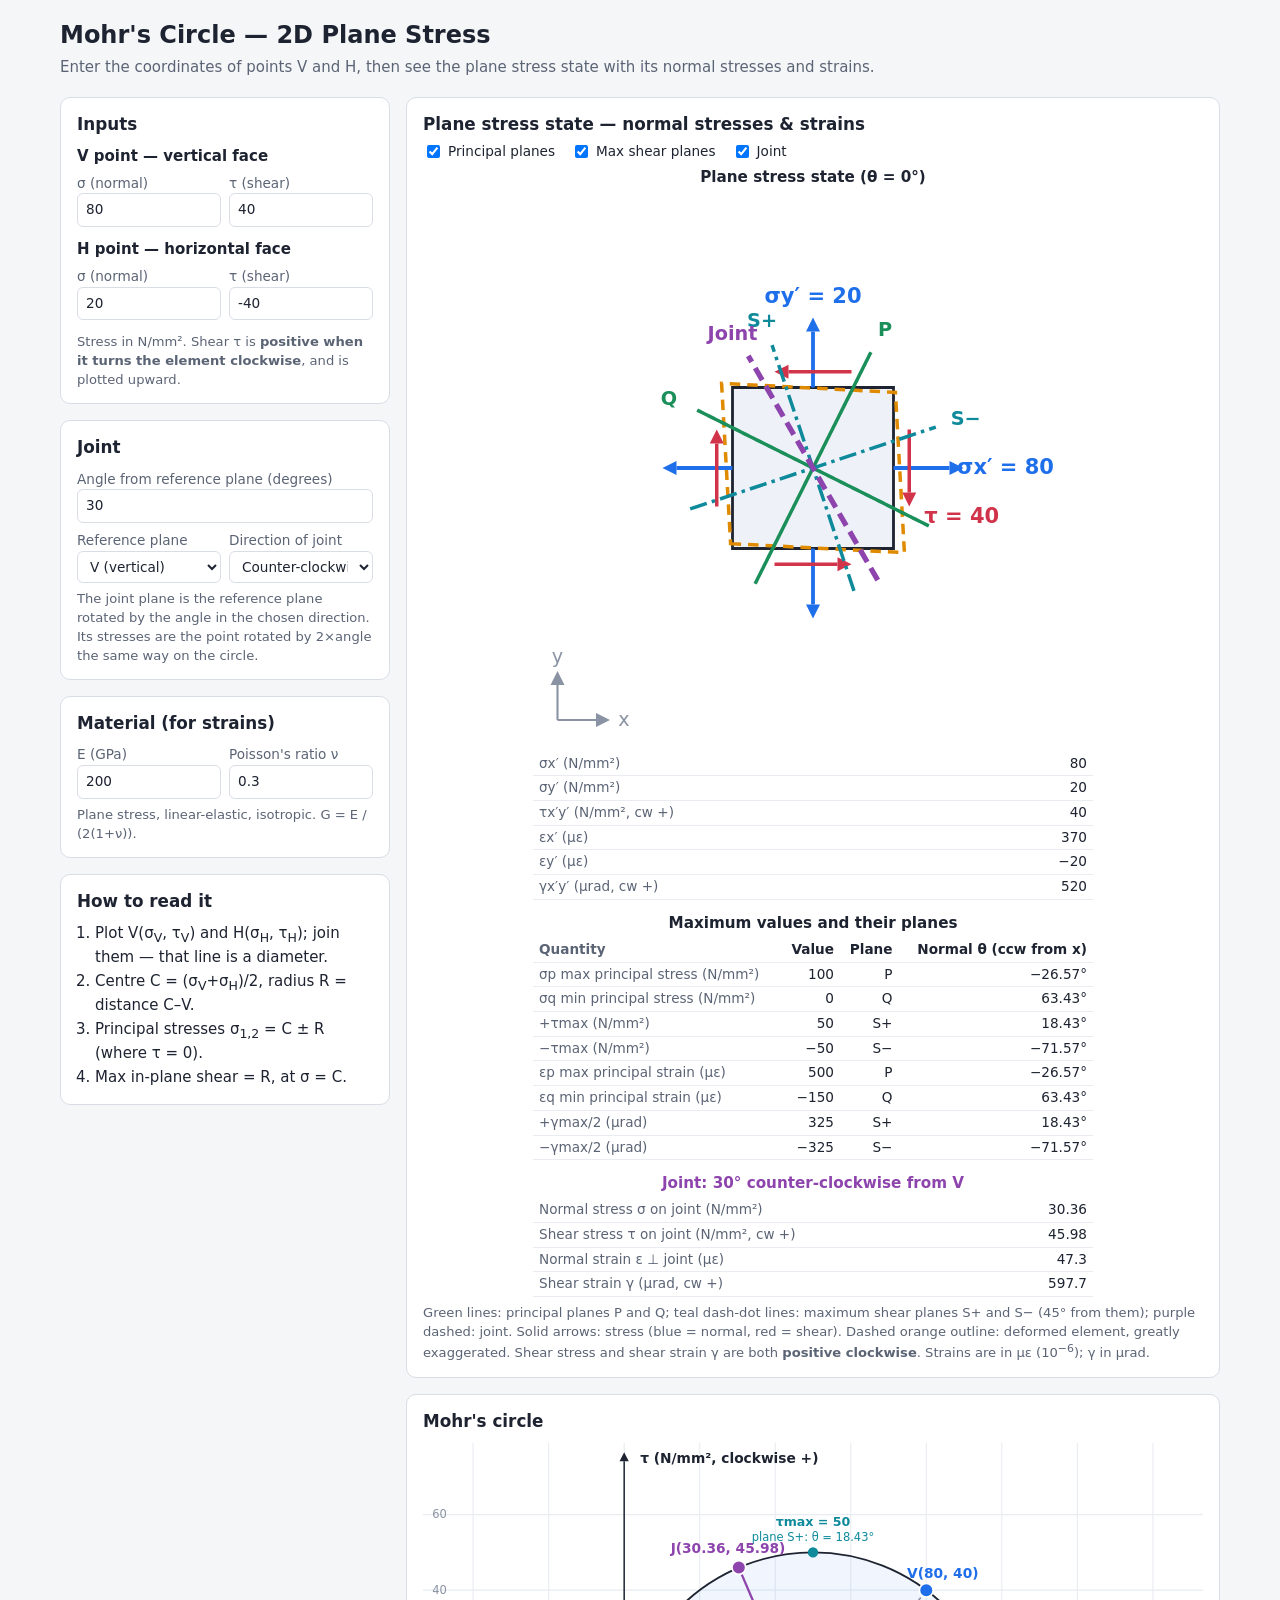
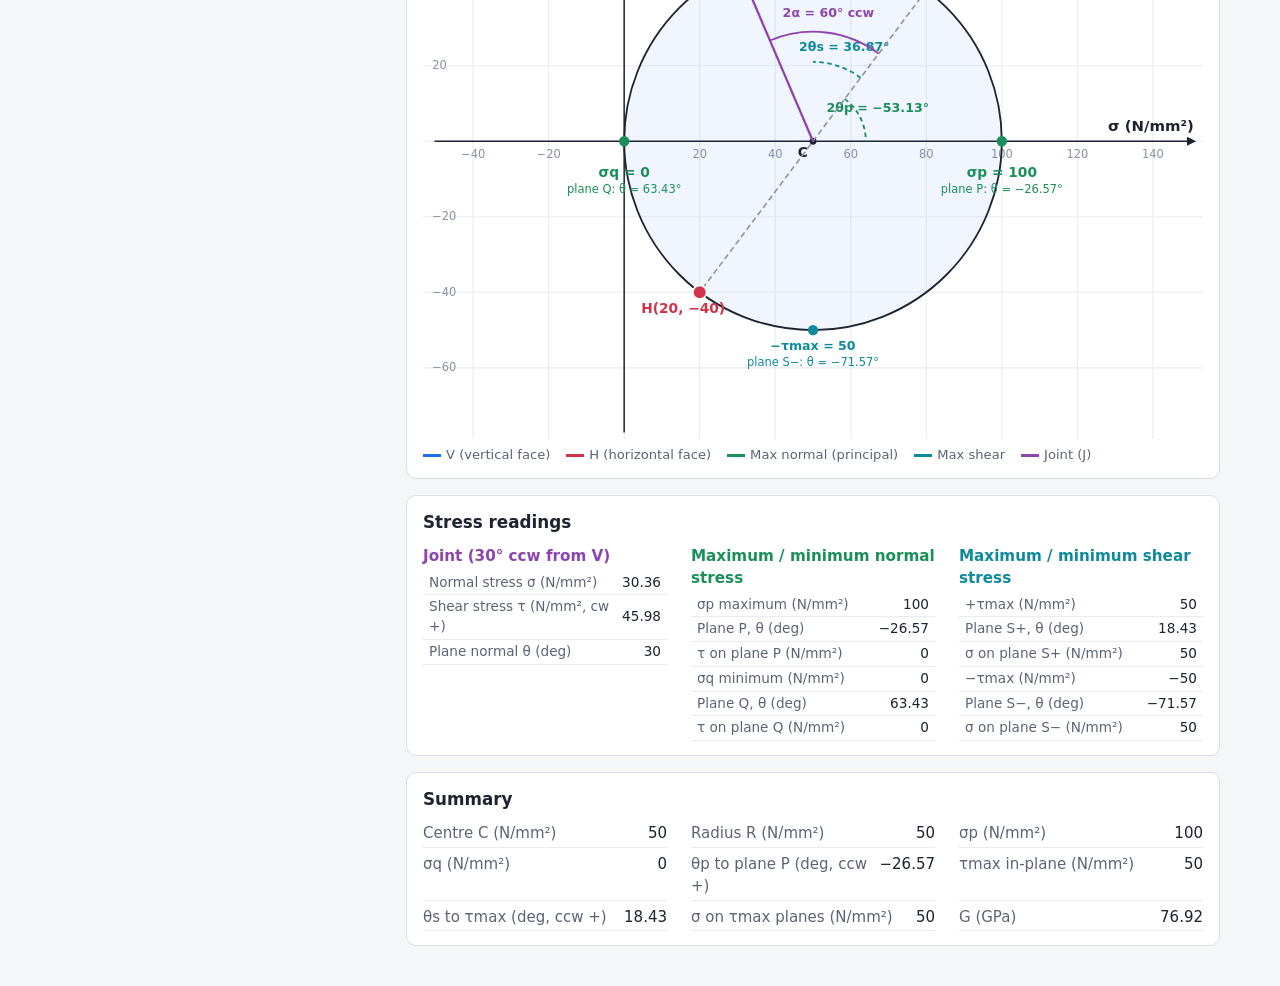
==== index.html @ 1646aade "Use N/mm² for stress units Co-Authored-By: Claude Sonnet 5.5 <noreply@anthropic.com> Claude-Session:" ====
<!DOCTYPE html>
<html lang="en">
<head>
<meta charset="utf-8">
<meta name="viewport" content="width=device-width, initial-scale=1">
<title>Mohr's Circle for Plane Stress</title>
<style>
  :root {
    --bg: #f5f6f8; --card: #fff; --ink: #1d2330; --mute: #5b6475; --line: #d9dde5;
    --blue: #1f6feb; --red: #d1344a; --green: #1a8f5a; --orange: #e08a00; --grid: #e9ecf1;
  }
  * { box-sizing: border-box; }
  body { margin: 0; background: var(--bg); color: var(--ink);
         font: 15px/1.45 system-ui, -apple-system, "Segoe UI", Roboto, sans-serif; }
  header { padding: 18px 20px 6px; max-width: 1200px; margin: 0 auto; }
  h1 { font-size: 1.5rem; margin: 0 0 4px; }
  h2 { font-size: 1.05rem; margin: 0 0 10px; }
  .sub { color: var(--mute); margin: 0; }
  main { max-width: 1200px; margin: 0 auto; padding: 12px 20px 40px;
         display: grid; grid-template-columns: 330px 1fr; gap: 16px; align-items: start; }
  @media (max-width: 900px) { main { grid-template-columns: 1fr; } }
  .card { background: var(--card); border: 1px solid var(--line); border-radius: 10px; padding: 14px 16px; }
  .stack > .card + .card { margin-top: 16px; }
  fieldset { border: 0; padding: 0; margin: 0 0 12px; }
  legend { font-weight: 600; padding: 0; margin-bottom: 6px; }
  .row { display: grid; grid-template-columns: 1fr 1fr; gap: 8px; }
  label { display: block; font-size: .85rem; color: var(--mute); }
  .reads { display: grid; grid-template-columns: repeat(auto-fit, minmax(240px, 1fr)); gap: 12px 24px; }
  .reads h3 { margin: 0 0 2px; font-size: .95rem; }
  .toggles { display: flex; flex-wrap: wrap; gap: 4px 16px; margin: -4px 0 4px; }
  .toggles label { display: inline-flex; gap: 5px; align-items: center; color: var(--ink); }
  select { width: 100%; padding: 6px 8px; font: inherit; border: 1px solid var(--line); border-radius: 6px; background: #fff; color: var(--ink); }
  input[type=number] { width: 100%; padding: 6px 8px; font: inherit; border: 1px solid var(--line);
                       border-radius: 6px; background: #fff; color: var(--ink); }
  input[type=number]:focus { outline: 2px solid var(--blue); outline-offset: -1px; }
  input[type=range] { width: 100%; }
  .warn { background: #fff4e0; border: 1px solid #f0c978; color: #7a4d00; border-radius: 6px;
          padding: 6px 8px; font-size: .85rem; margin: 6px 0 0; display: none; }
  .warn button { margin-left: 6px; }
  button { font: inherit; font-size: .85rem; padding: 4px 10px; border-radius: 6px; cursor: pointer;
           border: 1px solid var(--line); background: #fff; }
  button:hover { border-color: var(--blue); }
  .hint { font-size: .82rem; color: var(--mute); margin: 6px 0 0; }
  svg { display: block; width: 100%; height: auto; }
  .elements { max-width: 560px; margin: 0 auto; }
  .el h3 { margin: 0; font-size: .95rem; text-align: center; }
  table { border-collapse: collapse; width: 100%; font-size: .85rem; margin-top: 4px; }
  td, th { padding: 2px 6px; border-bottom: 1px solid var(--grid); text-align: right; }
  td:first-child, th:first-child { text-align: left; color: var(--mute); }
  .res { display: grid; grid-template-columns: repeat(auto-fit, minmax(230px, 1fr)); gap: 4px 24px; }
  .res div { display: flex; justify-content: space-between; border-bottom: 1px solid var(--grid); padding: 2px 0; }
  .res span:first-child { color: var(--mute); }
  .legend { display: flex; flex-wrap: wrap; gap: 4px 16px; font-size: .82rem; color: var(--mute); margin-top: 6px; }
  .sw { display: inline-block; width: 18px; height: 0; border-top: 3px solid; vertical-align: middle; margin-right: 5px; }
  ol { padding-left: 1.2em; margin: 4px 0 0; }
  li { margin: 2px 0; }
</style>
</head>
<body>
<header>
  <h1>Mohr's Circle &mdash; 2D Plane Stress</h1>
  <p class="sub">Enter the coordinates of points V and H, then see the plane stress state with its normal stresses and strains.</p>
</header>

<main>
  <div class="stack">
    <section class="card">
      <h2>Inputs</h2>
      <fieldset>
        <legend>V point &mdash; vertical face</legend>
        <div class="row">
          <label>&sigma; (normal)<input type="number" id="vs" value="80" step="any"></label>
          <label>&tau; (shear)<input type="number" id="vt" value="40" step="any"></label>
        </div>
      </fieldset>
      <fieldset>
        <legend>H point &mdash; horizontal face</legend>
        <div class="row">
          <label>&sigma; (normal)<input type="number" id="hs" value="20" step="any"></label>
          <label>&tau; (shear)<input type="number" id="ht" value="-40" step="any"></label>
        </div>
      </fieldset>
      <div class="warn" id="warn">
        Shear on V and H must be equal in size and opposite in sign (&tau;<sub>H</sub> = &minus;&tau;<sub>V</sub>).
        The average is being used.
        <button id="fix" type="button">Set H = &minus;V</button>
      </div>
      <p class="hint">Stress in N/mm². Shear &tau; is <b>positive when it turns the element clockwise</b>, and is plotted upward.</p>
    </section>

    <section class="card">
      <h2>Joint</h2>
      <label>Angle from reference plane (degrees)
        <input type="number" id="ja" value="30" min="0" max="180" step="any">
      </label>
      <div class="row" style="margin-top:8px">
        <label>Reference plane
          <select id="jr"><option value="V">V (vertical)</option><option value="H">H (horizontal)</option></select>
        </label>
        <label>Direction of joint
          <select id="jd"><option value="ccw">Counter-clockwise</option><option value="cw">Clockwise</option></select>
        </label>
      </div>
      <p class="hint">The joint plane is the reference plane rotated by the angle in the chosen direction. Its stresses are the point rotated by 2&times;angle the same way on the circle.</p>
    </section>

    <section class="card">
      <h2>Material (for strains)</h2>
      <div class="row">
        <label>E (GPa)<input type="number" id="E" value="200" min="0" step="any"></label>
        <label>Poisson's ratio &nu;<input type="number" id="nu" value="0.3" step="any"></label>
      </div>
      <p class="hint">Plane stress, linear-elastic, isotropic. G = E / (2(1+&nu;)).</p>
    </section>

    <section class="card">
      <h2>How to read it</h2>
      <ol>
        <li>Plot V(&sigma;<sub>V</sub>, &tau;<sub>V</sub>) and H(&sigma;<sub>H</sub>, &tau;<sub>H</sub>); join them &mdash; that line is a diameter.</li>
        <li>Centre C = (&sigma;<sub>V</sub>+&sigma;<sub>H</sub>)/2, radius R = distance C&ndash;V.</li>
        <li>Principal stresses &sigma;<sub>1,2</sub> = C &plusmn; R (where &tau; = 0).</li>
        <li>Max in-plane shear = R, at &sigma; = C.</li>
      </ol>
    </section>
  </div>

  <div class="stack">
    <section class="card">
      <h2>Plane stress state &mdash; normal stresses &amp; strains</h2>
      <div class="toggles">
        <label><input type="checkbox" id="tp" checked> Principal planes</label>
        <label><input type="checkbox" id="ts" checked> Max shear planes</label>
        <label><input type="checkbox" id="tj" checked> Joint</label>
      </div>
      <div class="elements" id="elements"></div>
      <p class="hint">Green lines: principal planes P and Q; teal dash-dot lines: maximum shear planes S+ and S− (45° from them); purple dashed: joint. Solid arrows: stress (blue = normal, red = shear). Dashed orange outline: deformed element,
        greatly exaggerated. Shear stress and shear strain &gamma; are both <b>positive clockwise</b>.
        Strains are in &micro;&epsilon; (10<sup>&minus;6</sup>); &gamma; in &micro;rad.</p>
    </section>

    <section class="card">
      <h2>Mohr's circle</h2>
      <svg id="mohr" viewBox="0 0 680 520" role="img" aria-label="Mohr's circle"></svg>
      <div class="legend">
        <span><span class="sw" style="border-color:var(--blue)"></span>V (vertical face)</span>
        <span><span class="sw" style="border-color:var(--red)"></span>H (horizontal face)</span>
        <span><span class="sw" style="border-color:var(--green)"></span>Max normal (principal)</span>
        <span><span class="sw" style="border-color:#0e8a9b"></span>Max shear</span>
        <span><span class="sw" style="border-color:#8e44ad"></span>Joint (J)</span>
      </div>
    </section>

    <section class="card">
      <h2>Stress readings</h2>
      <div class="reads" id="readings"></div>
    </section>

    <section class="card">
      <h2>Summary</h2>
      <div class="res" id="summary"></div>
    </section>
  </div>
</main>

<script>
const $ = id => document.getElementById(id);
const D2R = Math.PI / 180;
const NS = 'http://www.w3.org/2000/svg';

function num(id) { const v = parseFloat($(id).value); return isFinite(v) ? v : 0; }
function fmt(x, d = 2) {
  if (Math.abs(x) < 5e-10) x = 0;
  return (+x.toFixed(d)).toString().replace('-', '−');
}
function esc(s) { return String(s).replace(/&/g, '&amp;').replace(/</g, '&lt;'); }

/* ---------- model ---------- */
function model() {
  const sx = num('vs'), sy = num('hs');
  const tV = num('vt'), tH = num('ht');
  const t = (tV - tH) / 2;                         // shear on vertical face, clockwise +
  const E = Math.max(num('E'), 1e-9), nu = num('nu');
  const c = (sx + sy) / 2, d = (sx - sy) / 2;
  const R = Math.hypot(d, t), phi = Math.atan2(t, d);
  const Ek = E * 1000;                              // N/mm²
  const G = Ek / (2 * (1 + nu));
  const ex = (sx - nu * sy) / Ek, ey = (sy - nu * sx) / Ek, g = t / G;
  const ec = (ex + ey) / 2, de = (ex - ey) / 2;
  const Re = Math.hypot(de, g / 2), phie = Math.atan2(g / 2, de);
  const thP = -phi / 2 / D2R;                       // principal angle, deg (ccw +)
  return { sx, sy, t, tV, tH, E, nu, G, c, R, phi, ex, ey, g, ec, Re, phie,
           ez: -nu * (sx + sy) / Ek, thP, thS: thP + 45 };
}
function stateAt(m, deg) {
  const a = m.phi + 2 * deg * D2R, ae = m.phie + 2 * deg * D2R;
  return { deg, sx: m.c + m.R * Math.cos(a), sy: m.c - m.R * Math.cos(a), t: m.R * Math.sin(a),
           ex: m.ec + m.Re * Math.cos(ae), ey: m.ec - m.Re * Math.cos(ae), g: 2 * m.Re * Math.sin(ae) };
}

function joint(m) {
  const alpha = Math.max(0, Math.min(180, num('ja')));
  const ref = $('jr').value, sgn = $('jd').value === 'cw' ? -1 : 1;
  const nAng = (ref === 'V' ? 0 : 90) + sgn * alpha;      // normal of joint plane, deg ccw from x
  const a0 = m.phi + (ref === 'V' ? 0 : Math.PI);
  return { alpha, ref, sgn, nAng, a0, a1: a0 + sgn * 2 * alpha * D2R, st: stateAt(m, nAng) };
}

/* ---------- svg helpers ---------- */
const el = (tag, attrs, inner) =>
  `<${tag} ${Object.entries(attrs).map(([k, v]) => `${k}="${v}"`).join(' ')}>${inner ?? ''}</${tag}>`;
const line = (x1, y1, x2, y2, stroke, w = 1, extra = '') =>
  `<line x1="${x1}" y1="${y1}" x2="${x2}" y2="${y2}" stroke="${stroke}" stroke-width="${w}" ${extra}/>`;
const text = (x, y, s, o = {}) =>
  `<text x="${x}" y="${y}" font-size="${o.size || 12}" fill="${o.fill || '#1d2330'}" text-anchor="${o.anchor || 'middle'}"
     dominant-baseline="${o.base || 'middle'}" ${o.bold ? 'font-weight="600"' : ''}>${s}</text>`;
function arrow(x1, y1, x2, y2, color, w = 2.2) {
  const dx = x2 - x1, dy = y2 - y1, L = Math.hypot(dx, dy) || 1, ux = dx / L, uy = dy / L, hl = 8, hw = 4;
  const bx = x2 - ux * hl, by = y2 - uy * hl;
  return line(x1, y1, bx, by, color, w) +
    `<polygon points="${x2},${y2} ${bx - uy * hw},${by + ux * hw} ${bx + uy * hw},${by - ux * hw}" fill="${color}"/>`;
}
function niceStep(raw) {
  const p = Math.pow(10, Math.floor(Math.log10(raw))), f = raw / p;
  return (f < 1.5 ? 1 : f < 3.5 ? 2 : f < 7.5 ? 5 : 10) * p;
}

/* ---------- Mohr circle ---------- */
const normPlane = a => { while (a > 90) a -= 180; while (a <= -90) a += 180; return a; };

function drawCircle(id, q) {
  const svg = $(id);
  const W = Math.max(300, Math.min(680, Math.round(svg.getBoundingClientRect().width) || 680));
  const H = Math.round(Math.min(520, W * 0.95)), mg = W < 500 ? 30 : 46;
  svg.setAttribute('viewBox', `0 0 ${W} ${H}`);
  const { c, R, phi } = q;
  const pad = 0.28 * Math.max(R, 1);
  let xlo = c - R - pad, xhi = c + R + pad;
  if (Math.abs(c) <= 3 * R + 1) { xlo = Math.min(xlo, -pad); xhi = Math.max(xhi, pad); }
  const yr = Math.max(R, 1) * 1.3;
  const k = Math.min((W - 2 * mg) / (xhi - xlo), (H - 2 * mg) / (2 * yr));
  const ox = W / 2 - k * (xlo + xhi) / 2, oy = H / 2;
  const X = v => ox + v * k, Y = t => oy - t * k;
  const green = '#1a8f5a', teal = '#0e8a9b', purple = '#8e44ad';

  let o = '';
  const step = niceStep((xhi - xlo) / 8);
  for (let v = Math.ceil((-ox / k) / step) * step; X(v) <= W; v += step) {
    o += line(X(v), 0, X(v), H, '#e9ecf1');
    if (Math.abs(v) > step / 1e3) o += text(X(v), oy + 12, fmt(v, 6), { size: 10, fill: '#8a93a3' });
  }
  for (let t = Math.ceil(((oy - H) / k) / step) * step; Y(t) >= 0; t += step) {
    o += line(0, Y(t), W, Y(t), '#e9ecf1');
    if (Math.abs(t) > step / 1e3) o += text(8, Y(t), fmt(t, 6), { size: 10, fill: '#8a93a3', anchor: 'start' });
  }
  o += arrow(10, oy, W - 6, oy, '#1d2330', 1.3);
  o += text(W - 8, oy - 12, q.xl, { size: 13, bold: true, anchor: 'end' });
  const ax = Math.min(Math.max(X(0), 24), W - 24);
  o += arrow(ax, H - 6, ax, 8, '#1d2330', 1.3);
  o += text(ax + 14, 14, q.yl, { size: 12, bold: true, anchor: 'start' });

  o += `<circle cx="${X(c)}" cy="${oy}" r="${Math.max(R * k, 0.5)}" fill="#1f6feb" fill-opacity=".06" stroke="#1d2330" stroke-width="1.6"/>`;

  // maximum normal (principal) points and their planes
  [[c + R, q.p1, q.thP, 'P'], [c - R, q.p2, q.thP + 90, 'Q']].forEach(([v, n, th, pl]) => {
    o += `<circle cx="${X(v)}" cy="${oy}" r="4.5" fill="${green}"/>`;
    o += text(X(v), oy + 28, `${n} = ${fmt(v)}`, { fill: green, bold: true });
    o += text(X(v), oy + 42, `plane ${pl}: θ = ${fmt(normPlane(th))}°`, { fill: green, size: 10 });
  });
  // maximum shear points and their planes
  [[R, q.mx, q.thP + 45, -13, 'S+'], [-R, '−' + q.mx, q.thP - 45, 14, 'S−']].forEach(([t, n, th, dy, pl]) => {
    o += `<circle cx="${X(c)}" cy="${Y(t)}" r="4.5" fill="${teal}"/>`;
    o += text(X(c), Y(t) + dy * (dy < 0 ? 2 : 1), `${n} = ${fmt(R)}`, { fill: teal, bold: true, size: 11 });
    o += text(X(c), Y(t) + dy * (dy < 0 ? 1 : 2), `plane ${pl}: θ = ${fmt(normPlane(th))}°`, { fill: teal, size: 10 });
  });
  o += `<circle cx="${X(c)}" cy="${oy}" r="3" fill="#1d2330"/>`;
  o += text(X(c) - 9, oy + 10, 'C', { size: 12, bold: true });

  const arc = (a0, a1, r, col, label, dash) => {
    if (Math.abs(a1 - a0) < 1e-9) return '';
    const pp = a => `${X(c) + r * Math.cos(a)} ${oy - r * Math.sin(a)}`;
    const am = (a0 + a1) / 2, lr = r + 17;
    return `<path d="M ${pp(a0)} A ${r} ${r} 0 ${Math.abs(a1 - a0) > Math.PI ? 1 : 0} ${a1 - a0 > 0 ? 0 : 1} ${pp(a1)}"
              fill="none" stroke="${col}" stroke-width="1.6" ${dash ? 'stroke-dasharray="4 3"' : ''}/>` +
      text(X(c) + lr * Math.cos(am), oy - lr * Math.sin(am), label, { fill: col, size: 11, bold: true });
  };
  const rA = Math.max(R * k, 30);
  o += arc(phi, 0, rA * 0.28, green, `2θp = ${fmt(2 * q.thP)}°`, true);
  o += arc(phi, Math.PI / 2, rA * 0.42, teal, `2θs = ${fmt(2 * q.thP + 90)}°`, true);

  o += line(X(q.V[0]), Y(q.V[1]), X(q.H[0]), Y(q.H[1]), '#8a93a3', 1.4, 'stroke-dasharray="5 3"');

  const pt = (px, py, col, lab) => {
    const ux = px - X(c), uy = py - oy, L = Math.hypot(ux, uy) || 1;
    return `<circle cx="${px}" cy="${py}" r="6" fill="${col}" stroke="#fff" stroke-width="1.5"/>` +
      text(px + ux / L * 24, py + uy / L * 18, lab, { fill: col, bold: true, size: 12 });
  };
  const J = q.J;
  o += arc(J.a0, J.a1, rA * (J.ref === 'V' ? 0.58 : 0.72), purple, `2α = ${fmt(2 * J.alpha)}° ${J.sgn > 0 ? 'ccw' : 'cw'}`, false);
  o += line(X(c), oy, X(J.pt[0]), Y(J.pt[1]), purple, 2);
  o += pt(X(J.pt[0]), Y(J.pt[1]), purple, `J(${fmt(J.pt[0])}, ${fmt(J.pt[1])})`);
  o += pt(X(q.V[0]), Y(q.V[1]), '#1f6feb', `V(${fmt(q.V[0])}, ${fmt(q.V[1])})`);
  o += pt(X(q.H[0]), Y(q.H[1]), '#d1344a', `H(${fmt(q.H[0])}, ${fmt(q.H[1])})`);
  svg.innerHTML = o;
}

function drawMohr(m) {
  const J = joint(m), u = 1e6;
  drawCircle('mohr', {
    c: m.c, R: m.R, phi: m.phi, thP: m.thP, xl: 'σ (N/mm²)', yl: 'τ (N/mm², clockwise +)',
    p1: 'σp', p2: 'σq', mx: 'τmax',
    V: [m.sx, m.t], H: [m.sy, -m.t], J: { ...J, pt: [J.st.sx, J.st.t] }
  });
}

/* ---------- stress element ---------- */
function elementSVG(m, deg, strainScale) {
  const s = stateAt(m, deg);
  const W = 320, cx = W / 2, cy = W / 2, h = 46, L = 40;
  const a = deg * D2R, ca = Math.cos(a), sa = Math.sin(a);
  const P = (x, y) => [cx + x * ca - y * sa, cy - (x * sa + y * ca)];  // local (x',y') -> screen
  const poly = (pts, attrs) => `<polygon points="${pts.map(p => P(...p).join(',')).join(' ')}" ${attrs}/>`;
  const blue = '#1f6feb', red = '#d1344a', orange = '#e08a00';
  let o = '';

  // global axes hint
  o += arrow(14, W - 16, 44, W - 16, '#8a93a3', 1.2) + arrow(14, W - 16, 14, W - 44, '#8a93a3', 1.2);
  o += text(52, W - 16, 'x', { size: 11, fill: '#8a93a3' }) + text(14, W - 52, 'y', { size: 11, fill: '#8a93a3' });

  // undeformed + deformed
  o += poly([[-h, -h], [h, -h], [h, h], [-h, h]], 'fill="#eef2f8" stroke="#1d2330" stroke-width="1.6"');
  const dl = s.g * strainScale / 2;
  const def = ([x, y]) => [x * (1 + s.ex * strainScale) - y * dl, y * (1 + s.ey * strainScale) - x * dl];
  const dpts = [[-h, -h], [h, -h], [h, h], [-h, h]].map(def);
  o += poly(dpts, `fill="none" stroke="${orange}" stroke-width="2" stroke-dasharray="6 4"`);

  // normal stresses
  const nrm = (sig, nx, ny) => {
    if (Math.abs(sig) < 1e-9) return '';
    const f = [nx * h, ny * h], tip = [nx * (h + L), ny * (h + L)];
    const [p0, p1] = sig > 0 ? [f, tip] : [tip, f];
    return arrow(...P(...p0), ...P(...p1), blue);
  };
  o += nrm(s.sx, 1, 0) + nrm(s.sx, -1, 0) + nrm(s.sy, 0, 1) + nrm(s.sy, 0, -1);
  const lab = (x, y, str, col) => { const [px, py] = P(x, y); return text(px, py, str, { fill: col, bold: true, size: 12 }); };
  o += lab(h + L + 24, 0, `σx′ = ${fmt(s.sx)}`, blue);
  o += lab(0, h + L + 12, `σy′ = ${fmt(s.sy)}`, blue);

  // shear stresses (clockwise +)
  if (Math.abs(s.t) > 1e-6 * Math.max(1, m.R)) {
    const sg = Math.sign(s.t), q = 22, off = h + 9;
    const sh = (cx_, cy_, dx, dy) => arrow(...P(cx_ - dx * q, cy_ - dy * q), ...P(cx_ + dx * q, cy_ + dy * q), red, 2);
    o += sh(off, 0, 0, -sg) + sh(-off, 0, 0, sg) + sh(0, off, -sg, 0) + sh(0, -off, sg, 0);
    o += lab(off + 30, -sg * (q + 6), `τ = ${fmt(Math.abs(s.t))}`, red);
  }
  // plane lines through the element centre; n = plane normal angle (deg, ccw from x)
  const plane = (n, col, dash, label, w = 2.5, d = 74) => {
    const r = (n + 90) * D2R - a, ux = Math.cos(r), uy = Math.sin(r);
    const [p0x, p0y] = P(-ux * d, -uy * d), [p1x, p1y] = P(ux * d, uy * d);
    return line(p0x, p0y, p1x, p1y, col, w, `stroke-dasharray="${dash}"`) +
      (label ? text(p1x + ux * 18, p1y - uy * 14, label, { fill: col, bold: true, size: 11 }) : '');
  };
  const thPe = -m.phie / 2 / D2R;
  if ($('tp').checked) {
    o += plane(m.thP, '#1a8f5a', '2 0', 'P', 2) + plane(m.thP + 90, '#1a8f5a', '2 0', 'Q', 2);
    if (Math.abs(thPe - m.thP) > 1e-6) o += plane(thPe, '#1a8f5a', '2 3', 'P\u03B5', 1.5);
  }
  if ($('ts').checked) o += plane(m.thP + 45, '#0e8a9b', '10 3 2 3', 'S+', 2) + plane(m.thP - 45, '#0e8a9b', '10 3 2 3', 'S\u2212', 2);
  if ($('tj').checked) o += plane(joint(m).nAng, '#8e44ad', '8 4', 'Joint', 3);
  return `<svg viewBox="0 0 ${W} ${W}">${o}</svg>`;
}

function stateTable(m, deg) {
  const s = stateAt(m, deg), u = v => fmt(v * 1e6, 1);
  return `<table>
    <tr><td>σx′ (N/mm²)</td><td>${fmt(s.sx)}</td></tr>
    <tr><td>σy′ (N/mm²)</td><td>${fmt(s.sy)}</td></tr>
    <tr><td>τx′y′ (N/mm², cw +)</td><td>${fmt(s.t)}</td></tr>
    <tr><td>εx′ (µε)</td><td>${u(s.ex)}</td></tr>
    <tr><td>εy′ (µε)</td><td>${u(s.ey)}</td></tr>
    <tr><td>γx′y′ (µrad, cw +)</td><td>${u(s.g)}</td></tr></table>`;
}

function maxTable(m) {
  const u = v => fmt(v * 1e6, 1), thPe = -m.phie / 2 / D2R, n = normPlane;
  const row = (q, v, pl, th) => `<tr><td>${q}</td><td>${v}</td><td>${pl}</td><td>${fmt(n(th))}\u00B0</td></tr>`;
  return `<h3 style="margin-top:12px">Maximum values and their planes</h3><table>
    <tr><th>Quantity</th><th>Value</th><th>Plane</th><th>Normal \u03B8 (ccw from x)</th></tr>
    ${row('\u03C3p max principal stress (N/mm²)', fmt(m.c + m.R), 'P', m.thP)}
    ${row('\u03C3q min principal stress (N/mm²)', fmt(m.c - m.R), 'Q', m.thP + 90)}
    ${row('+\u03C4max (N/mm²)', fmt(m.R), 'S+', m.thP + 45)}
    ${row('\u2212\u03C4max (N/mm²)', fmt(-m.R), 'S\u2212', m.thP - 45)}
    ${row('\u03B5p max principal strain (\u00B5\u03B5)', u(m.ec + m.Re), 'P', thPe)}
    ${row('\u03B5q min principal strain (\u00B5\u03B5)', u(m.ec - m.Re), 'Q', thPe + 90)}
    ${row('+\u03B3max/2 (\u00B5rad)', u(m.Re), 'S+', thPe + 45)}
    ${row('\u2212\u03B3max/2 (\u00B5rad)', u(-m.Re), 'S\u2212', thPe - 45)}</table>`;
}
function jointTable(m) {
  const J = joint(m), s = J.st, u = v => fmt(v * 1e6, 1);
  return `<h3 style="margin-top:12px;color:#8e44ad">Joint: ${fmt(J.alpha)}\u00B0 ${J.sgn > 0 ? 'counter-clockwise' : 'clockwise'} from ${J.ref}</h3><table>
    <tr><td>Normal stress \u03C3 on joint (N/mm²)</td><td>${fmt(s.sx)}</td></tr>
    <tr><td>Shear stress \u03C4 on joint (N/mm², cw +)</td><td>${fmt(s.t)}</td></tr>
    <tr><td>Normal strain \u03B5 \u22A5 joint (\u00B5\u03B5)</td><td>${u(s.ex)}</td></tr>
    <tr><td>Shear strain \u03B3 (\u00B5rad, cw +)</td><td>${u(s.g)}</td></tr></table>`;
}
function drawElements(m) {
  const big = Math.max(Math.abs(m.ec) + m.Re, 2 * m.Re, 1e-12);
  $('elements').innerHTML =
    `<div class="el"><h3>Plane stress state (\u03B8 = 0\u00B0)</h3>${elementSVG(m, 0, 0.14 / big)}${stateTable(m, 0)}${maxTable(m)}${jointTable(m)}</div>`;
}

function drawReadings(m) {
  const J = joint(m), g = (title, color, rows) => `<div><h3 style="color:${color}">${title}</h3><table>` +
    rows.map(([a, b]) => `<tr><td>${a}</td><td>${b}</td></tr>`).join('') + '</table></div>';
  const n = normPlane, S = m.thP;
  $('readings').innerHTML =
    g(`Joint (${fmt(J.alpha)}° ${J.sgn > 0 ? 'ccw' : 'cw'} from ${J.ref})`, '#8e44ad', [
      ['Normal stress σ (N/mm²)', fmt(J.st.sx)], ['Shear stress τ (N/mm², cw +)', fmt(J.st.t)],
      ['Plane normal θ (deg)', fmt(n(J.nAng))]]) +
    g('Maximum / minimum normal stress', '#1a8f5a', [
      ['σp maximum (N/mm²)', fmt(m.c + m.R)], ['Plane P, θ (deg)', fmt(n(S))], ['τ on plane P (N/mm²)', '0'],
      ['σq minimum (N/mm²)', fmt(m.c - m.R)], ['Plane Q, θ (deg)', fmt(n(S + 90))], ['τ on plane Q (N/mm²)', '0']]) +
    g('Maximum / minimum shear stress', '#0e8a9b', [
      ['+τmax (N/mm²)', fmt(m.R)], ['Plane S+, θ (deg)', fmt(n(S + 45))], ['σ on plane S+ (N/mm²)', fmt(m.c)],
      ['−τmax (N/mm²)', fmt(-m.R)], ['Plane S−, θ (deg)', fmt(n(S - 45))], ['σ on plane S− (N/mm²)', fmt(m.c)]]);
}
function drawSummary(m) {
  const u = v => fmt(v * 1e6, 1);
  const rows = [
    ['Centre C (N/mm²)', fmt(m.c)], ['Radius R (N/mm²)', fmt(m.R)],
    ['σp (N/mm²)', fmt(m.c + m.R)], ['σq (N/mm²)', fmt(m.c - m.R)],
    ['θp to plane P (deg, ccw +)', fmt(m.thP)], ['τmax in-plane (N/mm²)', fmt(m.R)],
    ['θs to τmax (deg, ccw +)', fmt(m.thS > 90 ? m.thS - 90 : m.thS)],
    ['σ on τmax planes (N/mm²)', fmt(m.c)],
    ['G (GPa)', fmt(m.G / 1000)]
  ];
  $('summary').innerHTML = rows.map(([a, b]) => `<div><span>${a}</span><span>${b}</span></div>`).join('');
}

/* ---------- wiring ---------- */
function update() {
  const m = model();
  $('warn').style.display = Math.abs(m.tV + m.tH) > 1e-9 ? 'block' : 'none';
  drawMohr(m);
  drawElements(m);
  drawReadings(m);
  drawSummary(m);
}
['vs', 'vt', 'hs', 'ht', 'E', 'nu', 'ja', 'jr', 'jd', 'tp', 'ts', 'tj'].forEach(id => $(id).addEventListener('input', update));
$('fix').addEventListener('click', () => { $('ht').value = -num('vt'); update(); });
window.addEventListener('resize', update);
update();
</script>
</body>
</html>
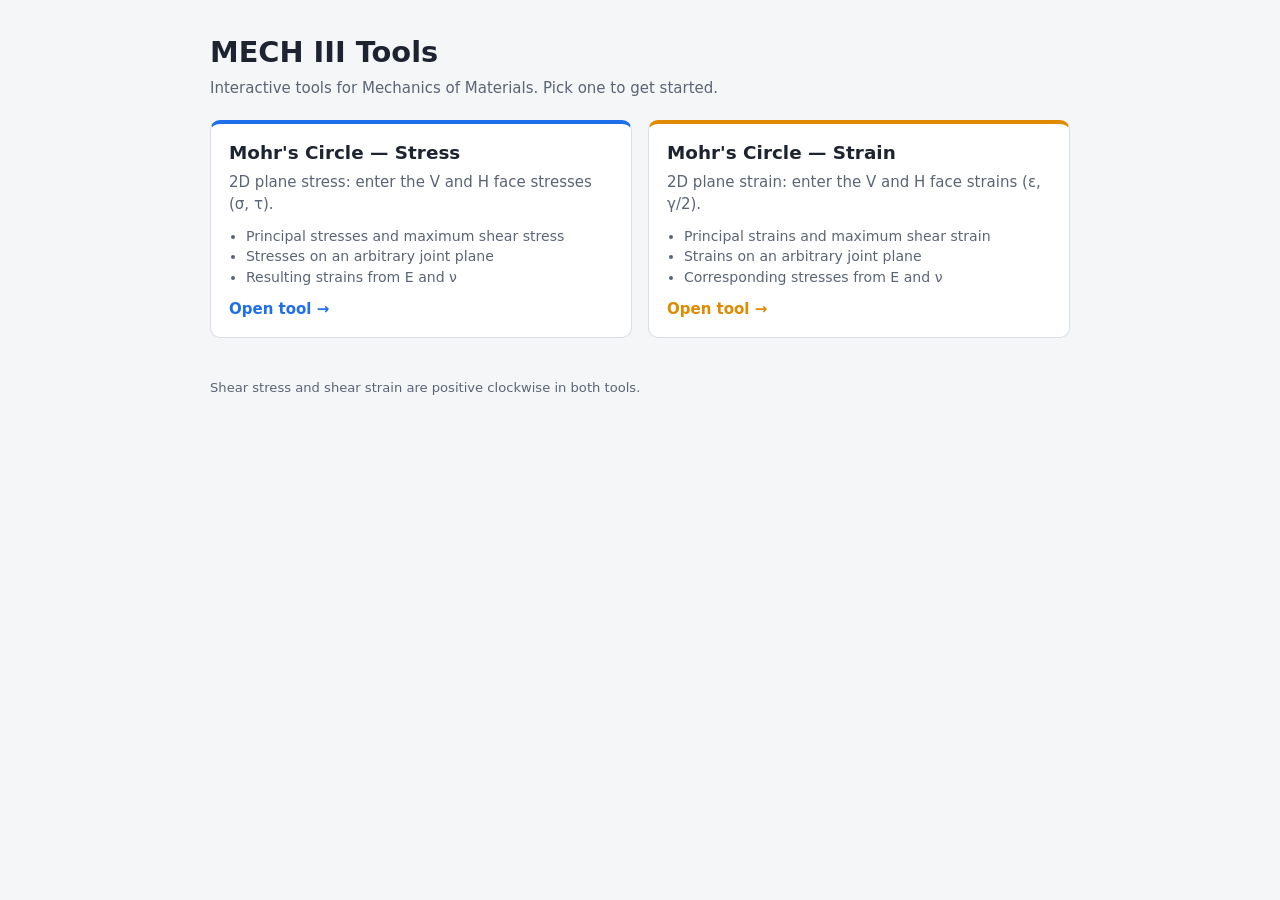
==== commit 6e5481c2: "Add Mohr's circle for strain tool and a home page linking both tools Move the stress tool to stress." ====
--- a/index.html
+++ b/index.html
@@ -3,452 +3,56 @@
 <head>
 <meta charset="utf-8">
 <meta name="viewport" content="width=device-width, initial-scale=1">
-<title>Mohr's Circle for Plane Stress</title>
+<title>MECH III Tools</title>
 <style>
-  :root {
-    --bg: #f5f6f8; --card: #fff; --ink: #1d2330; --mute: #5b6475; --line: #d9dde5;
-    --blue: #1f6feb; --red: #d1344a; --green: #1a8f5a; --orange: #e08a00; --grid: #e9ecf1;
-  }
+  :root { --bg: #f5f6f8; --card: #fff; --ink: #1d2330; --mute: #5b6475; --line: #d9dde5; --blue: #1f6feb; --orange: #e08a00; }
   * { box-sizing: border-box; }
   body { margin: 0; background: var(--bg); color: var(--ink);
          font: 15px/1.45 system-ui, -apple-system, "Segoe UI", Roboto, sans-serif; }
-  header { padding: 18px 20px 6px; max-width: 1200px; margin: 0 auto; }
-  h1 { font-size: 1.5rem; margin: 0 0 4px; }
-  h2 { font-size: 1.05rem; margin: 0 0 10px; }
-  .sub { color: var(--mute); margin: 0; }
-  main { max-width: 1200px; margin: 0 auto; padding: 12px 20px 40px;
-         display: grid; grid-template-columns: 330px 1fr; gap: 16px; align-items: start; }
-  @media (max-width: 900px) { main { grid-template-columns: 1fr; } }
-  .card { background: var(--card); border: 1px solid var(--line); border-radius: 10px; padding: 14px 16px; }
-  .stack > .card + .card { margin-top: 16px; }
-  fieldset { border: 0; padding: 0; margin: 0 0 12px; }
-  legend { font-weight: 600; padding: 0; margin-bottom: 6px; }
-  .row { display: grid; grid-template-columns: 1fr 1fr; gap: 8px; }
-  label { display: block; font-size: .85rem; color: var(--mute); }
-  .reads { display: grid; grid-template-columns: repeat(auto-fit, minmax(240px, 1fr)); gap: 12px 24px; }
-  .reads h3 { margin: 0 0 2px; font-size: .95rem; }
-  .toggles { display: flex; flex-wrap: wrap; gap: 4px 16px; margin: -4px 0 4px; }
-  .toggles label { display: inline-flex; gap: 5px; align-items: center; color: var(--ink); }
-  select { width: 100%; padding: 6px 8px; font: inherit; border: 1px solid var(--line); border-radius: 6px; background: #fff; color: var(--ink); }
-  input[type=number] { width: 100%; padding: 6px 8px; font: inherit; border: 1px solid var(--line);
-                       border-radius: 6px; background: #fff; color: var(--ink); }
-  input[type=number]:focus { outline: 2px solid var(--blue); outline-offset: -1px; }
-  input[type=range] { width: 100%; }
-  .warn { background: #fff4e0; border: 1px solid #f0c978; color: #7a4d00; border-radius: 6px;
-          padding: 6px 8px; font-size: .85rem; margin: 6px 0 0; display: none; }
-  .warn button { margin-left: 6px; }
-  button { font: inherit; font-size: .85rem; padding: 4px 10px; border-radius: 6px; cursor: pointer;
-           border: 1px solid var(--line); background: #fff; }
-  button:hover { border-color: var(--blue); }
-  .hint { font-size: .82rem; color: var(--mute); margin: 6px 0 0; }
-  svg { display: block; width: 100%; height: auto; }
-  .elements { max-width: 560px; margin: 0 auto; }
-  .el h3 { margin: 0; font-size: .95rem; text-align: center; }
-  table { border-collapse: collapse; width: 100%; font-size: .85rem; margin-top: 4px; }
-  td, th { padding: 2px 6px; border-bottom: 1px solid var(--grid); text-align: right; }
-  td:first-child, th:first-child { text-align: left; color: var(--mute); }
-  .res { display: grid; grid-template-columns: repeat(auto-fit, minmax(230px, 1fr)); gap: 4px 24px; }
-  .res div { display: flex; justify-content: space-between; border-bottom: 1px solid var(--grid); padding: 2px 0; }
-  .res span:first-child { color: var(--mute); }
-  .legend { display: flex; flex-wrap: wrap; gap: 4px 16px; font-size: .82rem; color: var(--mute); margin-top: 6px; }
-  .sw { display: inline-block; width: 18px; height: 0; border-top: 3px solid; vertical-align: middle; margin-right: 5px; }
-  ol { padding-left: 1.2em; margin: 4px 0 0; }
-  li { margin: 2px 0; }
+  header, main { max-width: 900px; margin: 0 auto; padding: 0 20px; }
+  header { padding-top: 32px; }
+  h1 { font-size: 1.8rem; margin: 0 0 4px; }
+  .sub { color: var(--mute); margin: 0 0 20px; }
+  .grid { display: grid; grid-template-columns: repeat(auto-fit, minmax(300px, 1fr)); gap: 16px; padding-bottom: 40px; }
+  a.card { display: block; text-decoration: none; color: inherit; background: var(--card); border: 1px solid var(--line);
+           border-radius: 10px; padding: 16px 18px; border-top: 4px solid var(--c); }
+  a.card:hover, a.card:focus-visible { border-color: var(--c); box-shadow: 0 2px 10px rgba(0,0,0,.08); outline: none; }
+  a.card h2 { margin: 0 0 6px; font-size: 1.15rem; }
+  a.card p { margin: 0 0 10px; color: var(--mute); }
+  a.card ul { margin: 0 0 12px; padding-left: 1.2em; font-size: .88rem; color: var(--mute); }
+  .go { color: var(--c); font-weight: 600; }
+  footer { max-width: 900px; margin: 0 auto; padding: 0 20px 30px; color: var(--mute); font-size: .82rem; }
 </style>
 </head>
 <body>
 <header>
-  <h1>Mohr's Circle &mdash; 2D Plane Stress</h1>
-  <p class="sub">Enter the coordinates of points V and H, then see the plane stress state with its normal stresses and strains.</p>
+  <h1>MECH III Tools</h1>
+  <p class="sub">Interactive tools for Mechanics of Materials. Pick one to get started.</p>
 </header>
-
 <main>
-  <div class="stack">
-    <section class="card">
-      <h2>Inputs</h2>
-      <fieldset>
-        <legend>V point &mdash; vertical face</legend>
-        <div class="row">
-          <label>&sigma; (normal)<input type="number" id="vs" value="80" step="any"></label>
-          <label>&tau; (shear)<input type="number" id="vt" value="40" step="any"></label>
-        </div>
-      </fieldset>
-      <fieldset>
-        <legend>H point &mdash; horizontal face</legend>
-        <div class="row">
-          <label>&sigma; (normal)<input type="number" id="hs" value="20" step="any"></label>
-          <label>&tau; (shear)<input type="number" id="ht" value="-40" step="any"></label>
-        </div>
-      </fieldset>
-      <div class="warn" id="warn">
-        Shear on V and H must be equal in size and opposite in sign (&tau;<sub>H</sub> = &minus;&tau;<sub>V</sub>).
-        The average is being used.
-        <button id="fix" type="button">Set H = &minus;V</button>
-      </div>
-      <p class="hint">Stress in N/mm². Shear &tau; is <b>positive when it turns the element clockwise</b>, and is plotted upward.</p>
-    </section>
-
-    <section class="card">
-      <h2>Joint</h2>
-      <label>Angle from reference plane (degrees)
-        <input type="number" id="ja" value="30" min="0" max="180" step="any">
-      </label>
-      <div class="row" style="margin-top:8px">
-        <label>Reference plane
-          <select id="jr"><option value="V">V (vertical)</option><option value="H">H (horizontal)</option></select>
-        </label>
-        <label>Direction of joint
-          <select id="jd"><option value="ccw">Counter-clockwise</option><option value="cw">Clockwise</option></select>
-        </label>
-      </div>
-      <p class="hint">The joint plane is the reference plane rotated by the angle in the chosen direction. Its stresses are the point rotated by 2&times;angle the same way on the circle.</p>
-    </section>
-
-    <section class="card">
-      <h2>Material (for strains)</h2>
-      <div class="row">
-        <label>E (GPa)<input type="number" id="E" value="200" min="0" step="any"></label>
-        <label>Poisson's ratio &nu;<input type="number" id="nu" value="0.3" step="any"></label>
-      </div>
-      <p class="hint">Plane stress, linear-elastic, isotropic. G = E / (2(1+&nu;)).</p>
-    </section>
-
-    <section class="card">
-      <h2>How to read it</h2>
-      <ol>
-        <li>Plot V(&sigma;<sub>V</sub>, &tau;<sub>V</sub>) and H(&sigma;<sub>H</sub>, &tau;<sub>H</sub>); join them &mdash; that line is a diameter.</li>
-        <li>Centre C = (&sigma;<sub>V</sub>+&sigma;<sub>H</sub>)/2, radius R = distance C&ndash;V.</li>
-        <li>Principal stresses &sigma;<sub>1,2</sub> = C &plusmn; R (where &tau; = 0).</li>
-        <li>Max in-plane shear = R, at &sigma; = C.</li>
-      </ol>
-    </section>
-  </div>
-
-  <div class="stack">
-    <section class="card">
-      <h2>Plane stress state &mdash; normal stresses &amp; strains</h2>
-      <div class="toggles">
-        <label><input type="checkbox" id="tp" checked> Principal planes</label>
-        <label><input type="checkbox" id="ts" checked> Max shear planes</label>
-        <label><input type="checkbox" id="tj" checked> Joint</label>
-      </div>
-      <div class="elements" id="elements"></div>
-      <p class="hint">Green lines: principal planes P and Q; teal dash-dot lines: maximum shear planes S+ and S− (45° from them); purple dashed: joint. Solid arrows: stress (blue = normal, red = shear). Dashed orange outline: deformed element,
-        greatly exaggerated. Shear stress and shear strain &gamma; are both <b>positive clockwise</b>.
-        Strains are in &micro;&epsilon; (10<sup>&minus;6</sup>); &gamma; in &micro;rad.</p>
-    </section>
-
-    <section class="card">
-      <h2>Mohr's circle</h2>
-      <svg id="mohr" viewBox="0 0 680 520" role="img" aria-label="Mohr's circle"></svg>
-      <div class="legend">
-        <span><span class="sw" style="border-color:var(--blue)"></span>V (vertical face)</span>
-        <span><span class="sw" style="border-color:var(--red)"></span>H (horizontal face)</span>
-        <span><span class="sw" style="border-color:var(--green)"></span>Max normal (principal)</span>
-        <span><span class="sw" style="border-color:#0e8a9b"></span>Max shear</span>
-        <span><span class="sw" style="border-color:#8e44ad"></span>Joint (J)</span>
-      </div>
-    </section>
-
-    <section class="card">
-      <h2>Stress readings</h2>
-      <div class="reads" id="readings"></div>
-    </section>
-
-    <section class="card">
-      <h2>Summary</h2>
-      <div class="res" id="summary"></div>
-    </section>
+  <div class="grid">
+    <a class="card" href="stress.html" style="--c: var(--blue)">
+      <h2>Mohr's Circle &mdash; Stress</h2>
+      <p>2D plane stress: enter the V and H face stresses (&sigma;, &tau;).</p>
+      <ul>
+        <li>Principal stresses and maximum shear stress</li>
+        <li>Stresses on an arbitrary joint plane</li>
+        <li>Resulting strains from E and &nu;</li>
+      </ul>
+      <span class="go">Open tool &rarr;</span>
+    </a>
+    <a class="card" href="strain.html" style="--c: var(--orange)">
+      <h2>Mohr's Circle &mdash; Strain</h2>
+      <p>2D plane strain: enter the V and H face strains (&epsilon;, &gamma;/2).</p>
+      <ul>
+        <li>Principal strains and maximum shear strain</li>
+        <li>Strains on an arbitrary joint plane</li>
+        <li>Corresponding stresses from E and &nu;</li>
+      </ul>
+      <span class="go">Open tool &rarr;</span>
+    </a>
   </div>
 </main>
-
-<script>
-const $ = id => document.getElementById(id);
-const D2R = Math.PI / 180;
-const NS = 'http://www.w3.org/2000/svg';
-
-function num(id) { const v = parseFloat($(id).value); return isFinite(v) ? v : 0; }
-function fmt(x, d = 2) {
-  if (Math.abs(x) < 5e-10) x = 0;
-  return (+x.toFixed(d)).toString().replace('-', '−');
-}
-function esc(s) { return String(s).replace(/&/g, '&amp;').replace(/</g, '&lt;'); }
-
-/* ---------- model ---------- */
-function model() {
-  const sx = num('vs'), sy = num('hs');
-  const tV = num('vt'), tH = num('ht');
-  const t = (tV - tH) / 2;                         // shear on vertical face, clockwise +
-  const E = Math.max(num('E'), 1e-9), nu = num('nu');
-  const c = (sx + sy) / 2, d = (sx - sy) / 2;
-  const R = Math.hypot(d, t), phi = Math.atan2(t, d);
-  const Ek = E * 1000;                              // N/mm²
-  const G = Ek / (2 * (1 + nu));
-  const ex = (sx - nu * sy) / Ek, ey = (sy - nu * sx) / Ek, g = t / G;
-  const ec = (ex + ey) / 2, de = (ex - ey) / 2;
-  const Re = Math.hypot(de, g / 2), phie = Math.atan2(g / 2, de);
-  const thP = -phi / 2 / D2R;                       // principal angle, deg (ccw +)
-  return { sx, sy, t, tV, tH, E, nu, G, c, R, phi, ex, ey, g, ec, Re, phie,
-           ez: -nu * (sx + sy) / Ek, thP, thS: thP + 45 };
-}
-function stateAt(m, deg) {
-  const a = m.phi + 2 * deg * D2R, ae = m.phie + 2 * deg * D2R;
-  return { deg, sx: m.c + m.R * Math.cos(a), sy: m.c - m.R * Math.cos(a), t: m.R * Math.sin(a),
-           ex: m.ec + m.Re * Math.cos(ae), ey: m.ec - m.Re * Math.cos(ae), g: 2 * m.Re * Math.sin(ae) };
-}
-
-function joint(m) {
-  const alpha = Math.max(0, Math.min(180, num('ja')));
-  const ref = $('jr').value, sgn = $('jd').value === 'cw' ? -1 : 1;
-  const nAng = (ref === 'V' ? 0 : 90) + sgn * alpha;      // normal of joint plane, deg ccw from x
-  const a0 = m.phi + (ref === 'V' ? 0 : Math.PI);
-  return { alpha, ref, sgn, nAng, a0, a1: a0 + sgn * 2 * alpha * D2R, st: stateAt(m, nAng) };
-}
-
-/* ---------- svg helpers ---------- */
-const el = (tag, attrs, inner) =>
-  `<${tag} ${Object.entries(attrs).map(([k, v]) => `${k}="${v}"`).join(' ')}>${inner ?? ''}</${tag}>`;
-const line = (x1, y1, x2, y2, stroke, w = 1, extra = '') =>
-  `<line x1="${x1}" y1="${y1}" x2="${x2}" y2="${y2}" stroke="${stroke}" stroke-width="${w}" ${extra}/>`;
-const text = (x, y, s, o = {}) =>
-  `<text x="${x}" y="${y}" font-size="${o.size || 12}" fill="${o.fill || '#1d2330'}" text-anchor="${o.anchor || 'middle'}"
-     dominant-baseline="${o.base || 'middle'}" ${o.bold ? 'font-weight="600"' : ''}>${s}</text>`;
-function arrow(x1, y1, x2, y2, color, w = 2.2) {
-  const dx = x2 - x1, dy = y2 - y1, L = Math.hypot(dx, dy) || 1, ux = dx / L, uy = dy / L, hl = 8, hw = 4;
-  const bx = x2 - ux * hl, by = y2 - uy * hl;
-  return line(x1, y1, bx, by, color, w) +
-    `<polygon points="${x2},${y2} ${bx - uy * hw},${by + ux * hw} ${bx + uy * hw},${by - ux * hw}" fill="${color}"/>`;
-}
-function niceStep(raw) {
-  const p = Math.pow(10, Math.floor(Math.log10(raw))), f = raw / p;
-  return (f < 1.5 ? 1 : f < 3.5 ? 2 : f < 7.5 ? 5 : 10) * p;
-}
-
-/* ---------- Mohr circle ---------- */
-const normPlane = a => { while (a > 90) a -= 180; while (a <= -90) a += 180; return a; };
-
-function drawCircle(id, q) {
-  const svg = $(id);
-  const W = Math.max(300, Math.min(680, Math.round(svg.getBoundingClientRect().width) || 680));
-  const H = Math.round(Math.min(520, W * 0.95)), mg = W < 500 ? 30 : 46;
-  svg.setAttribute('viewBox', `0 0 ${W} ${H}`);
-  const { c, R, phi } = q;
-  const pad = 0.28 * Math.max(R, 1);
-  let xlo = c - R - pad, xhi = c + R + pad;
-  if (Math.abs(c) <= 3 * R + 1) { xlo = Math.min(xlo, -pad); xhi = Math.max(xhi, pad); }
-  const yr = Math.max(R, 1) * 1.3;
-  const k = Math.min((W - 2 * mg) / (xhi - xlo), (H - 2 * mg) / (2 * yr));
-  const ox = W / 2 - k * (xlo + xhi) / 2, oy = H / 2;
-  const X = v => ox + v * k, Y = t => oy - t * k;
-  const green = '#1a8f5a', teal = '#0e8a9b', purple = '#8e44ad';
-
-  let o = '';
-  const step = niceStep((xhi - xlo) / 8);
-  for (let v = Math.ceil((-ox / k) / step) * step; X(v) <= W; v += step) {
-    o += line(X(v), 0, X(v), H, '#e9ecf1');
-    if (Math.abs(v) > step / 1e3) o += text(X(v), oy + 12, fmt(v, 6), { size: 10, fill: '#8a93a3' });
-  }
-  for (let t = Math.ceil(((oy - H) / k) / step) * step; Y(t) >= 0; t += step) {
-    o += line(0, Y(t), W, Y(t), '#e9ecf1');
-    if (Math.abs(t) > step / 1e3) o += text(8, Y(t), fmt(t, 6), { size: 10, fill: '#8a93a3', anchor: 'start' });
-  }
-  o += arrow(10, oy, W - 6, oy, '#1d2330', 1.3);
-  o += text(W - 8, oy - 12, q.xl, { size: 13, bold: true, anchor: 'end' });
-  const ax = Math.min(Math.max(X(0), 24), W - 24);
-  o += arrow(ax, H - 6, ax, 8, '#1d2330', 1.3);
-  o += text(ax + 14, 14, q.yl, { size: 12, bold: true, anchor: 'start' });
-
-  o += `<circle cx="${X(c)}" cy="${oy}" r="${Math.max(R * k, 0.5)}" fill="#1f6feb" fill-opacity=".06" stroke="#1d2330" stroke-width="1.6"/>`;
-
-  // maximum normal (principal) points and their planes
-  [[c + R, q.p1, q.thP, 'P'], [c - R, q.p2, q.thP + 90, 'Q']].forEach(([v, n, th, pl]) => {
-    o += `<circle cx="${X(v)}" cy="${oy}" r="4.5" fill="${green}"/>`;
-    o += text(X(v), oy + 28, `${n} = ${fmt(v)}`, { fill: green, bold: true });
-    o += text(X(v), oy + 42, `plane ${pl}: θ = ${fmt(normPlane(th))}°`, { fill: green, size: 10 });
-  });
-  // maximum shear points and their planes
-  [[R, q.mx, q.thP + 45, -13, 'S+'], [-R, '−' + q.mx, q.thP - 45, 14, 'S−']].forEach(([t, n, th, dy, pl]) => {
-    o += `<circle cx="${X(c)}" cy="${Y(t)}" r="4.5" fill="${teal}"/>`;
-    o += text(X(c), Y(t) + dy * (dy < 0 ? 2 : 1), `${n} = ${fmt(R)}`, { fill: teal, bold: true, size: 11 });
-    o += text(X(c), Y(t) + dy * (dy < 0 ? 1 : 2), `plane ${pl}: θ = ${fmt(normPlane(th))}°`, { fill: teal, size: 10 });
-  });
-  o += `<circle cx="${X(c)}" cy="${oy}" r="3" fill="#1d2330"/>`;
-  o += text(X(c) - 9, oy + 10, 'C', { size: 12, bold: true });
-
-  const arc = (a0, a1, r, col, label, dash) => {
-    if (Math.abs(a1 - a0) < 1e-9) return '';
-    const pp = a => `${X(c) + r * Math.cos(a)} ${oy - r * Math.sin(a)}`;
-    const am = (a0 + a1) / 2, lr = r + 17;
-    return `<path d="M ${pp(a0)} A ${r} ${r} 0 ${Math.abs(a1 - a0) > Math.PI ? 1 : 0} ${a1 - a0 > 0 ? 0 : 1} ${pp(a1)}"
-              fill="none" stroke="${col}" stroke-width="1.6" ${dash ? 'stroke-dasharray="4 3"' : ''}/>` +
-      text(X(c) + lr * Math.cos(am), oy - lr * Math.sin(am), label, { fill: col, size: 11, bold: true });
-  };
-  const rA = Math.max(R * k, 30);
-  o += arc(phi, 0, rA * 0.28, green, `2θp = ${fmt(2 * q.thP)}°`, true);
-  o += arc(phi, Math.PI / 2, rA * 0.42, teal, `2θs = ${fmt(2 * q.thP + 90)}°`, true);
-
-  o += line(X(q.V[0]), Y(q.V[1]), X(q.H[0]), Y(q.H[1]), '#8a93a3', 1.4, 'stroke-dasharray="5 3"');
-
-  const pt = (px, py, col, lab) => {
-    const ux = px - X(c), uy = py - oy, L = Math.hypot(ux, uy) || 1;
-    return `<circle cx="${px}" cy="${py}" r="6" fill="${col}" stroke="#fff" stroke-width="1.5"/>` +
-      text(px + ux / L * 24, py + uy / L * 18, lab, { fill: col, bold: true, size: 12 });
-  };
-  const J = q.J;
-  o += arc(J.a0, J.a1, rA * (J.ref === 'V' ? 0.58 : 0.72), purple, `2α = ${fmt(2 * J.alpha)}° ${J.sgn > 0 ? 'ccw' : 'cw'}`, false);
-  o += line(X(c), oy, X(J.pt[0]), Y(J.pt[1]), purple, 2);
-  o += pt(X(J.pt[0]), Y(J.pt[1]), purple, `J(${fmt(J.pt[0])}, ${fmt(J.pt[1])})`);
-  o += pt(X(q.V[0]), Y(q.V[1]), '#1f6feb', `V(${fmt(q.V[0])}, ${fmt(q.V[1])})`);
-  o += pt(X(q.H[0]), Y(q.H[1]), '#d1344a', `H(${fmt(q.H[0])}, ${fmt(q.H[1])})`);
-  svg.innerHTML = o;
-}
-
-function drawMohr(m) {
-  const J = joint(m), u = 1e6;
-  drawCircle('mohr', {
-    c: m.c, R: m.R, phi: m.phi, thP: m.thP, xl: 'σ (N/mm²)', yl: 'τ (N/mm², clockwise +)',
-    p1: 'σp', p2: 'σq', mx: 'τmax',
-    V: [m.sx, m.t], H: [m.sy, -m.t], J: { ...J, pt: [J.st.sx, J.st.t] }
-  });
-}
-
-/* ---------- stress element ---------- */
-function elementSVG(m, deg, strainScale) {
-  const s = stateAt(m, deg);
-  const W = 320, cx = W / 2, cy = W / 2, h = 46, L = 40;
-  const a = deg * D2R, ca = Math.cos(a), sa = Math.sin(a);
-  const P = (x, y) => [cx + x * ca - y * sa, cy - (x * sa + y * ca)];  // local (x',y') -> screen
-  const poly = (pts, attrs) => `<polygon points="${pts.map(p => P(...p).join(',')).join(' ')}" ${attrs}/>`;
-  const blue = '#1f6feb', red = '#d1344a', orange = '#e08a00';
-  let o = '';
-
-  // global axes hint
-  o += arrow(14, W - 16, 44, W - 16, '#8a93a3', 1.2) + arrow(14, W - 16, 14, W - 44, '#8a93a3', 1.2);
-  o += text(52, W - 16, 'x', { size: 11, fill: '#8a93a3' }) + text(14, W - 52, 'y', { size: 11, fill: '#8a93a3' });
-
-  // undeformed + deformed
-  o += poly([[-h, -h], [h, -h], [h, h], [-h, h]], 'fill="#eef2f8" stroke="#1d2330" stroke-width="1.6"');
-  const dl = s.g * strainScale / 2;
-  const def = ([x, y]) => [x * (1 + s.ex * strainScale) - y * dl, y * (1 + s.ey * strainScale) - x * dl];
-  const dpts = [[-h, -h], [h, -h], [h, h], [-h, h]].map(def);
-  o += poly(dpts, `fill="none" stroke="${orange}" stroke-width="2" stroke-dasharray="6 4"`);
-
-  // normal stresses
-  const nrm = (sig, nx, ny) => {
-    if (Math.abs(sig) < 1e-9) return '';
-    const f = [nx * h, ny * h], tip = [nx * (h + L), ny * (h + L)];
-    const [p0, p1] = sig > 0 ? [f, tip] : [tip, f];
-    return arrow(...P(...p0), ...P(...p1), blue);
-  };
-  o += nrm(s.sx, 1, 0) + nrm(s.sx, -1, 0) + nrm(s.sy, 0, 1) + nrm(s.sy, 0, -1);
-  const lab = (x, y, str, col) => { const [px, py] = P(x, y); return text(px, py, str, { fill: col, bold: true, size: 12 }); };
-  o += lab(h + L + 24, 0, `σx′ = ${fmt(s.sx)}`, blue);
-  o += lab(0, h + L + 12, `σy′ = ${fmt(s.sy)}`, blue);
-
-  // shear stresses (clockwise +)
-  if (Math.abs(s.t) > 1e-6 * Math.max(1, m.R)) {
-    const sg = Math.sign(s.t), q = 22, off = h + 9;
-    const sh = (cx_, cy_, dx, dy) => arrow(...P(cx_ - dx * q, cy_ - dy * q), ...P(cx_ + dx * q, cy_ + dy * q), red, 2);
-    o += sh(off, 0, 0, -sg) + sh(-off, 0, 0, sg) + sh(0, off, -sg, 0) + sh(0, -off, sg, 0);
-    o += lab(off + 30, -sg * (q + 6), `τ = ${fmt(Math.abs(s.t))}`, red);
-  }
-  // plane lines through the element centre; n = plane normal angle (deg, ccw from x)
-  const plane = (n, col, dash, label, w = 2.5, d = 74) => {
-    const r = (n + 90) * D2R - a, ux = Math.cos(r), uy = Math.sin(r);
-    const [p0x, p0y] = P(-ux * d, -uy * d), [p1x, p1y] = P(ux * d, uy * d);
-    return line(p0x, p0y, p1x, p1y, col, w, `stroke-dasharray="${dash}"`) +
-      (label ? text(p1x + ux * 18, p1y - uy * 14, label, { fill: col, bold: true, size: 11 }) : '');
-  };
-  const thPe = -m.phie / 2 / D2R;
-  if ($('tp').checked) {
-    o += plane(m.thP, '#1a8f5a', '2 0', 'P', 2) + plane(m.thP + 90, '#1a8f5a', '2 0', 'Q', 2);
-    if (Math.abs(thPe - m.thP) > 1e-6) o += plane(thPe, '#1a8f5a', '2 3', 'P\u03B5', 1.5);
-  }
-  if ($('ts').checked) o += plane(m.thP + 45, '#0e8a9b', '10 3 2 3', 'S+', 2) + plane(m.thP - 45, '#0e8a9b', '10 3 2 3', 'S\u2212', 2);
-  if ($('tj').checked) o += plane(joint(m).nAng, '#8e44ad', '8 4', 'Joint', 3);
-  return `<svg viewBox="0 0 ${W} ${W}">${o}</svg>`;
-}
-
-function stateTable(m, deg) {
-  const s = stateAt(m, deg), u = v => fmt(v * 1e6, 1);
-  return `<table>
-    <tr><td>σx′ (N/mm²)</td><td>${fmt(s.sx)}</td></tr>
-    <tr><td>σy′ (N/mm²)</td><td>${fmt(s.sy)}</td></tr>
-    <tr><td>τx′y′ (N/mm², cw +)</td><td>${fmt(s.t)}</td></tr>
-    <tr><td>εx′ (µε)</td><td>${u(s.ex)}</td></tr>
-    <tr><td>εy′ (µε)</td><td>${u(s.ey)}</td></tr>
-    <tr><td>γx′y′ (µrad, cw +)</td><td>${u(s.g)}</td></tr></table>`;
-}
-
-function maxTable(m) {
-  const u = v => fmt(v * 1e6, 1), thPe = -m.phie / 2 / D2R, n = normPlane;
-  const row = (q, v, pl, th) => `<tr><td>${q}</td><td>${v}</td><td>${pl}</td><td>${fmt(n(th))}\u00B0</td></tr>`;
-  return `<h3 style="margin-top:12px">Maximum values and their planes</h3><table>
-    <tr><th>Quantity</th><th>Value</th><th>Plane</th><th>Normal \u03B8 (ccw from x)</th></tr>
-    ${row('\u03C3p max principal stress (N/mm²)', fmt(m.c + m.R), 'P', m.thP)}
-    ${row('\u03C3q min principal stress (N/mm²)', fmt(m.c - m.R), 'Q', m.thP + 90)}
-    ${row('+\u03C4max (N/mm²)', fmt(m.R), 'S+', m.thP + 45)}
-    ${row('\u2212\u03C4max (N/mm²)', fmt(-m.R), 'S\u2212', m.thP - 45)}
-    ${row('\u03B5p max principal strain (\u00B5\u03B5)', u(m.ec + m.Re), 'P', thPe)}
-    ${row('\u03B5q min principal strain (\u00B5\u03B5)', u(m.ec - m.Re), 'Q', thPe + 90)}
-    ${row('+\u03B3max/2 (\u00B5rad)', u(m.Re), 'S+', thPe + 45)}
-    ${row('\u2212\u03B3max/2 (\u00B5rad)', u(-m.Re), 'S\u2212', thPe - 45)}</table>`;
-}
-function jointTable(m) {
-  const J = joint(m), s = J.st, u = v => fmt(v * 1e6, 1);
-  return `<h3 style="margin-top:12px;color:#8e44ad">Joint: ${fmt(J.alpha)}\u00B0 ${J.sgn > 0 ? 'counter-clockwise' : 'clockwise'} from ${J.ref}</h3><table>
-    <tr><td>Normal stress \u03C3 on joint (N/mm²)</td><td>${fmt(s.sx)}</td></tr>
-    <tr><td>Shear stress \u03C4 on joint (N/mm², cw +)</td><td>${fmt(s.t)}</td></tr>
-    <tr><td>Normal strain \u03B5 \u22A5 joint (\u00B5\u03B5)</td><td>${u(s.ex)}</td></tr>
-    <tr><td>Shear strain \u03B3 (\u00B5rad, cw +)</td><td>${u(s.g)}</td></tr></table>`;
-}
-function drawElements(m) {
-  const big = Math.max(Math.abs(m.ec) + m.Re, 2 * m.Re, 1e-12);
-  $('elements').innerHTML =
-    `<div class="el"><h3>Plane stress state (\u03B8 = 0\u00B0)</h3>${elementSVG(m, 0, 0.14 / big)}${stateTable(m, 0)}${maxTable(m)}${jointTable(m)}</div>`;
-}
-
-function drawReadings(m) {
-  const J = joint(m), g = (title, color, rows) => `<div><h3 style="color:${color}">${title}</h3><table>` +
-    rows.map(([a, b]) => `<tr><td>${a}</td><td>${b}</td></tr>`).join('') + '</table></div>';
-  const n = normPlane, S = m.thP;
-  $('readings').innerHTML =
-    g(`Joint (${fmt(J.alpha)}° ${J.sgn > 0 ? 'ccw' : 'cw'} from ${J.ref})`, '#8e44ad', [
-      ['Normal stress σ (N/mm²)', fmt(J.st.sx)], ['Shear stress τ (N/mm², cw +)', fmt(J.st.t)],
-      ['Plane normal θ (deg)', fmt(n(J.nAng))]]) +
-    g('Maximum / minimum normal stress', '#1a8f5a', [
-      ['σp maximum (N/mm²)', fmt(m.c + m.R)], ['Plane P, θ (deg)', fmt(n(S))], ['τ on plane P (N/mm²)', '0'],
-      ['σq minimum (N/mm²)', fmt(m.c - m.R)], ['Plane Q, θ (deg)', fmt(n(S + 90))], ['τ on plane Q (N/mm²)', '0']]) +
-    g('Maximum / minimum shear stress', '#0e8a9b', [
-      ['+τmax (N/mm²)', fmt(m.R)], ['Plane S+, θ (deg)', fmt(n(S + 45))], ['σ on plane S+ (N/mm²)', fmt(m.c)],
-      ['−τmax (N/mm²)', fmt(-m.R)], ['Plane S−, θ (deg)', fmt(n(S - 45))], ['σ on plane S− (N/mm²)', fmt(m.c)]]);
-}
-function drawSummary(m) {
-  const u = v => fmt(v * 1e6, 1);
-  const rows = [
-    ['Centre C (N/mm²)', fmt(m.c)], ['Radius R (N/mm²)', fmt(m.R)],
-    ['σp (N/mm²)', fmt(m.c + m.R)], ['σq (N/mm²)', fmt(m.c - m.R)],
-    ['θp to plane P (deg, ccw +)', fmt(m.thP)], ['τmax in-plane (N/mm²)', fmt(m.R)],
-    ['θs to τmax (deg, ccw +)', fmt(m.thS > 90 ? m.thS - 90 : m.thS)],
-    ['σ on τmax planes (N/mm²)', fmt(m.c)],
-    ['G (GPa)', fmt(m.G / 1000)]
-  ];
-  $('summary').innerHTML = rows.map(([a, b]) => `<div><span>${a}</span><span>${b}</span></div>`).join('');
-}
-
-/* ---------- wiring ---------- */
-function update() {
-  const m = model();
-  $('warn').style.display = Math.abs(m.tV + m.tH) > 1e-9 ? 'block' : 'none';
-  drawMohr(m);
-  drawElements(m);
-  drawReadings(m);
-  drawSummary(m);
-}
-['vs', 'vt', 'hs', 'ht', 'E', 'nu', 'ja', 'jr', 'jd', 'tp', 'ts', 'tj'].forEach(id => $(id).addEventListener('input', update));
-$('fix').addEventListener('click', () => { $('ht').value = -num('vt'); update(); });
-window.addEventListener('resize', update);
-update();
-</script>
+<footer>Shear stress and shear strain are positive clockwise in both tools.</footer>
 </body>
 </html>
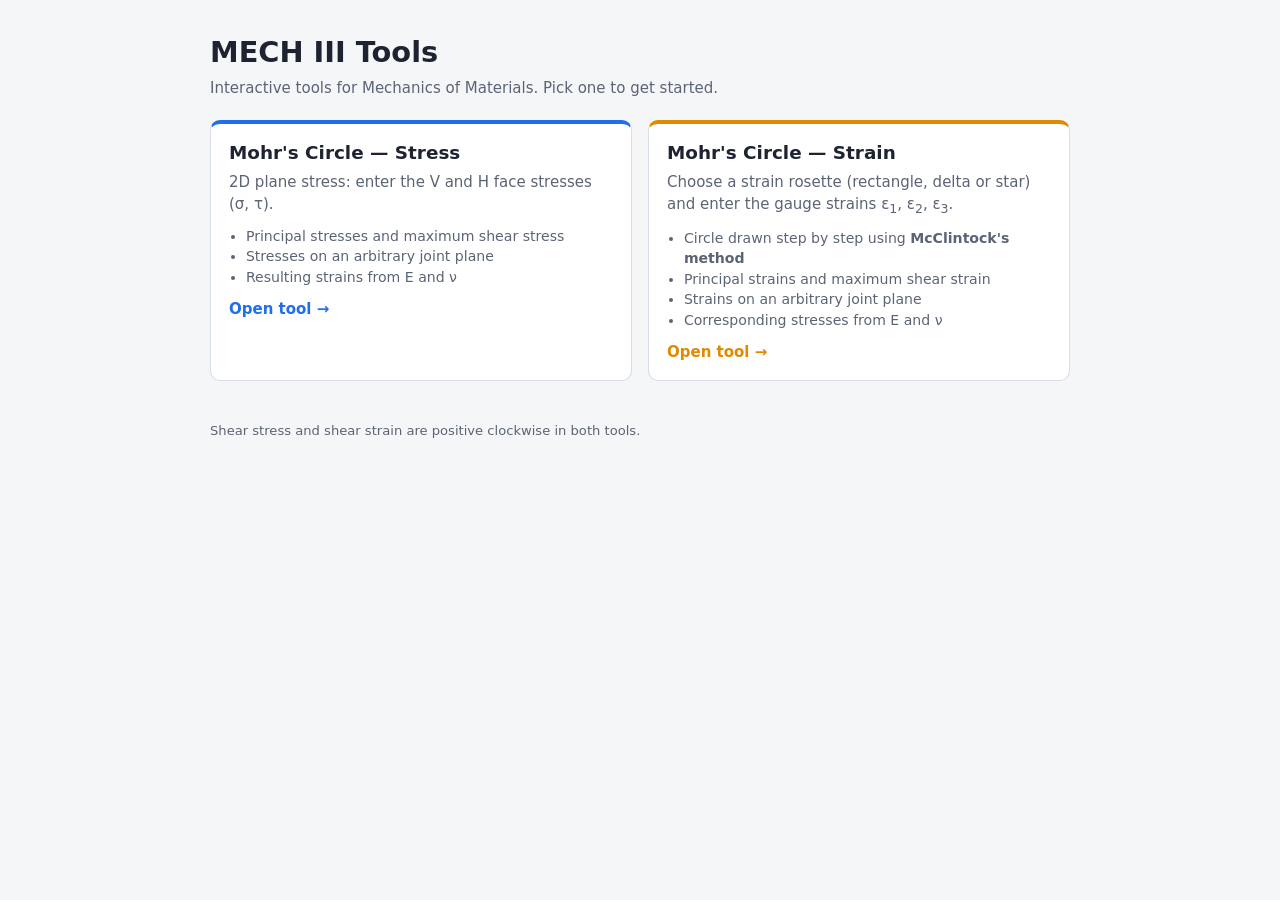
==== commit ce779f22: "Home page: note strain Mohr's circle uses McClintock's method Co-Authored-By: Claude Sonnet 5.5 <nor" ====
--- a/index.html
+++ b/index.html
@@ -43,8 +43,9 @@
     </a>
     <a class="card" href="strain.html" style="--c: var(--orange)">
       <h2>Mohr's Circle &mdash; Strain</h2>
-      <p>2D plane strain: enter the V and H face strains (&epsilon;, &gamma;/2).</p>
+      <p>Choose a strain rosette (rectangle, delta or star) and enter the gauge strains &epsilon;<sub>1</sub>, &epsilon;<sub>2</sub>, &epsilon;<sub>3</sub>.</p>
       <ul>
+        <li>Circle drawn step by step using <b>McClintock's method</b></li>
         <li>Principal strains and maximum shear strain</li>
         <li>Strains on an arbitrary joint plane</li>
         <li>Corresponding stresses from E and &nu;</li>
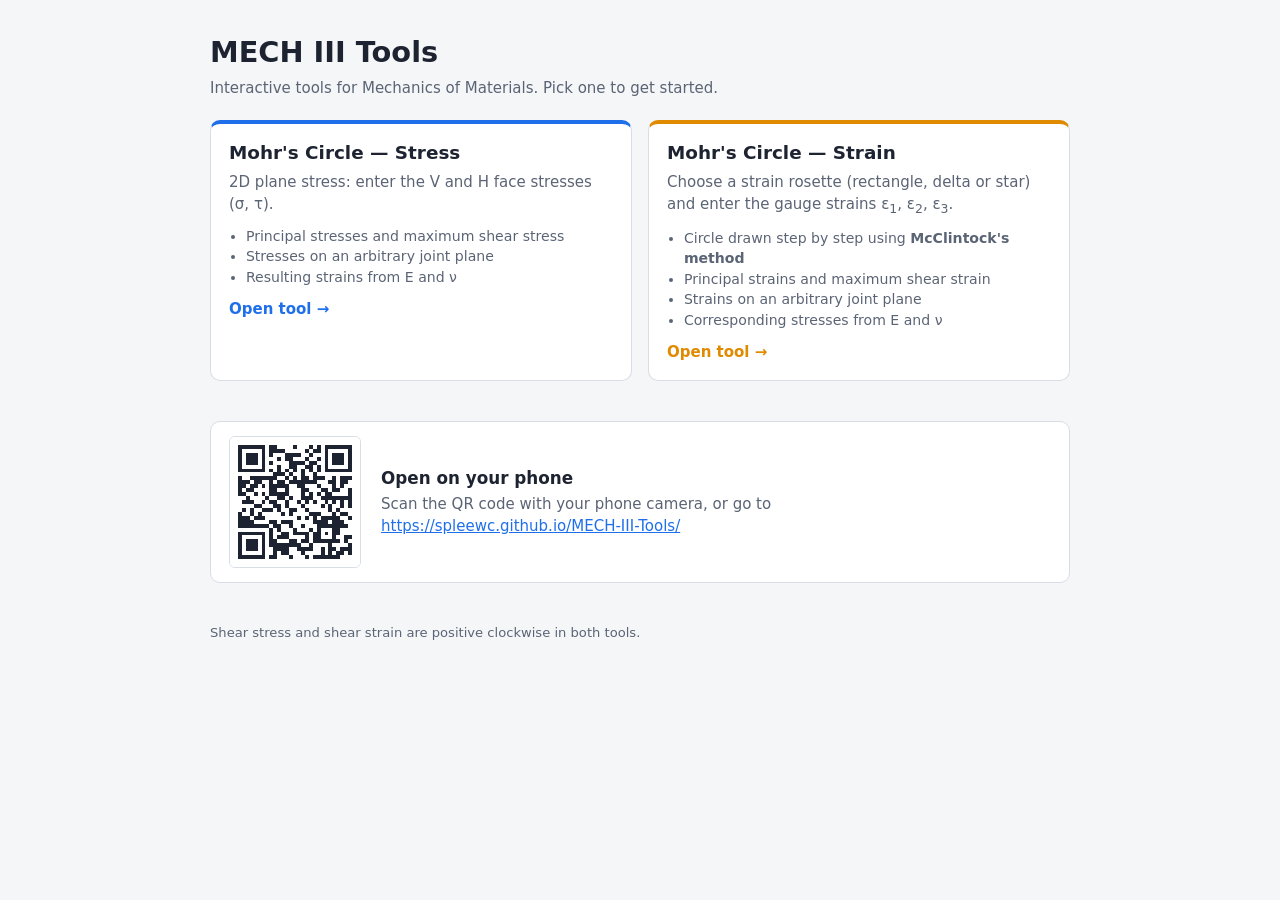
==== commit 53e7df77: "Home page: add QR code linking to the GitHub Pages site Co-Authored-By: Claude Sonnet 5.5 <noreply@a" ====
--- a/index.html
+++ b/index.html
@@ -21,6 +21,12 @@
   a.card p { margin: 0 0 10px; color: var(--mute); }
   a.card ul { margin: 0 0 12px; padding-left: 1.2em; font-size: .88rem; color: var(--mute); }
   .go { color: var(--c); font-weight: 600; }
+  .qr { display: flex; flex-wrap: wrap; gap: 8px 20px; align-items: center; background: var(--card); border: 1px solid var(--line);
+        border-radius: 10px; padding: 14px 18px; margin: 0 0 40px; }
+  .qr svg { width: 132px; height: 132px; flex: none; border-radius: 6px; border: 1px solid var(--line); }
+  .qr h2 { margin: 0 0 4px; font-size: 1.05rem; }
+  .qr p { margin: 0; color: var(--mute); }
+  .qr a { color: var(--blue); word-break: break-all; }
   footer { max-width: 900px; margin: 0 auto; padding: 0 20px 30px; color: var(--mute); font-size: .82rem; }
 </style>
 </head>
@@ -53,6 +59,13 @@
       <span class="go">Open tool &rarr;</span>
     </a>
   </div>
+  <div class="qr">
+    <svg id="qr" role="img" aria-label="QR code linking to https://spleewc.github.io/MECH-III-Tools/" shape-rendering="crispEdges" xmlns="http://www.w3.org/2000/svg" viewBox="0 0 33 33" class="segno"><path fill="#fff" d="M0 0h33v33h-33z"/><path class="qrline" stroke="#1d2330" d="M2 2.5h7m1 0h2m4 0h1m3 0h1m1 0h1m1 0h7m-29 1h1m5 0h1m1 0h4m5 0h1m1 0h2m1 0h1m5 0h1m-29 1h1m1 0h3m1 0h1m1 0h1m3 0h4m2 0h1m3 0h1m1 0h3m1 0h1m-29 1h1m1 0h3m1 0h1m3 0h1m1 0h2m3 0h1m2 0h1m1 0h1m1 0h3m1 0h1m-29 1h1m1 0h3m1 0h1m1 0h1m4 0h4m1 0h2m2 0h1m1 0h3m1 0h1m-29 1h1m5 0h1m3 0h1m2 0h2m2 0h2m1 0h1m1 0h1m5 0h1m-29 1h7m1 0h1m1 0h1m1 0h1m1 0h1m1 0h1m1 0h1m1 0h1m1 0h7m-20 1h3m1 0h1m2 0h1m2 0h1m-20 1h1m2 0h7m2 0h1m1 0h1m1 0h2m1 0h3m2 0h1m1 0h3m-29 1h3m1 0h2m2 0h1m1 0h2m1 0h7m3 0h2m1 0h2m-28 1h2m1 0h2m1 0h1m1 0h5m2 0h2m3 0h1m3 0h1m1 0h1m-27 1h1m1 0h2m4 0h2m2 0h1m3 0h2m3 0h2m1 0h2m2 0h1m-29 1h2m2 0h1m1 0h1m1 0h5m3 0h1m1 0h1m1 0h1m1 0h2m4 0h1m-27 1h1m4 0h1m2 0h2m1 0h1m2 0h3m2 0h8m-28 1h3m2 0h1m1 0h2m2 0h1m2 0h1m1 0h1m1 0h1m2 0h1m1 0h1m1 0h1m1 0h1m-25 1h2m3 0h2m1 0h1m3 0h1m4 0h1m1 0h1m2 0h1m1 0h1m-28 1h1m1 0h1m2 0h3m1 0h1m2 0h2m2 0h1m5 0h1m1 0h1m-26 1h1m2 0h1m1 0h1m5 0h1m1 0h1m4 0h3m3 0h1m1 0h2m-28 1h3m1 0h3m8 0h1m1 0h1m1 0h1m1 0h5m2 0h1m-29 1h4m4 0h2m1 0h3m5 0h4m1 0h3m-27 1h8m1 0h2m2 0h1m2 0h1m3 0h8m-20 1h1m1 0h1m3 0h1m3 0h1m1 0h1m3 0h2m-26 1h7m1 0h1m2 0h2m1 0h4m1 0h2m1 0h1m1 0h2m-26 1h1m5 0h1m1 0h1m1 0h3m4 0h1m1 0h2m3 0h1m2 0h2m-29 1h1m1 0h3m1 0h1m1 0h2m3 0h2m1 0h2m1 0h7m1 0h1m-28 1h1m1 0h3m1 0h1m1 0h8m2 0h1m4 0h1m4 0h1m-29 1h1m1 0h3m1 0h1m2 0h4m2 0h4m2 0h1m1 0h2m1 0h3m-29 1h1m5 0h1m2 0h1m1 0h2m3 0h1m4 0h1m1 0h1m1 0h2m1 0h1m-29 1h7m1 0h2m3 0h1m3 0h1m1 0h7"/></svg>
+    <div>
+      <h2>Open on your phone</h2>
+      <p>Scan the QR code with your phone camera, or go to<br><a href="https://spleewc.github.io/MECH-III-Tools/">https://spleewc.github.io/MECH-III-Tools/</a></p>
+    </div>
+  </div>
 </main>
 <footer>Shear stress and shear strain are positive clockwise in both tools.</footer>
 </body>
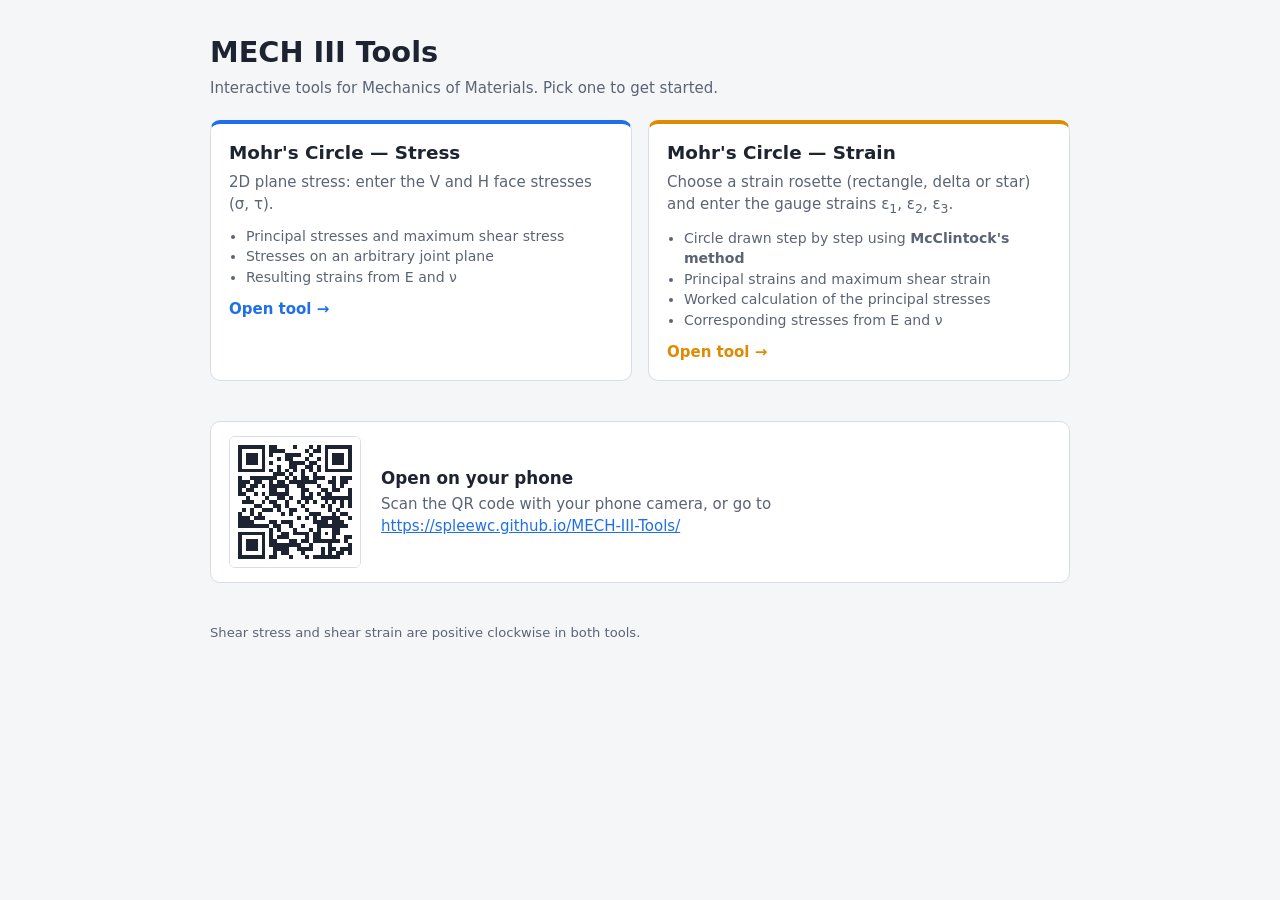
==== commit c94b029d: "Strain tool: replace joint section with principal stress calculation Remove the joint inputs, the jo" ====
--- a/index.html
+++ b/index.html
@@ -53,7 +53,7 @@
       <ul>
         <li>Circle drawn step by step using <b>McClintock's method</b></li>
         <li>Principal strains and maximum shear strain</li>
-        <li>Strains on an arbitrary joint plane</li>
+        <li>Worked calculation of the principal stresses</li>
         <li>Corresponding stresses from E and &nu;</li>
       </ul>
       <span class="go">Open tool &rarr;</span>
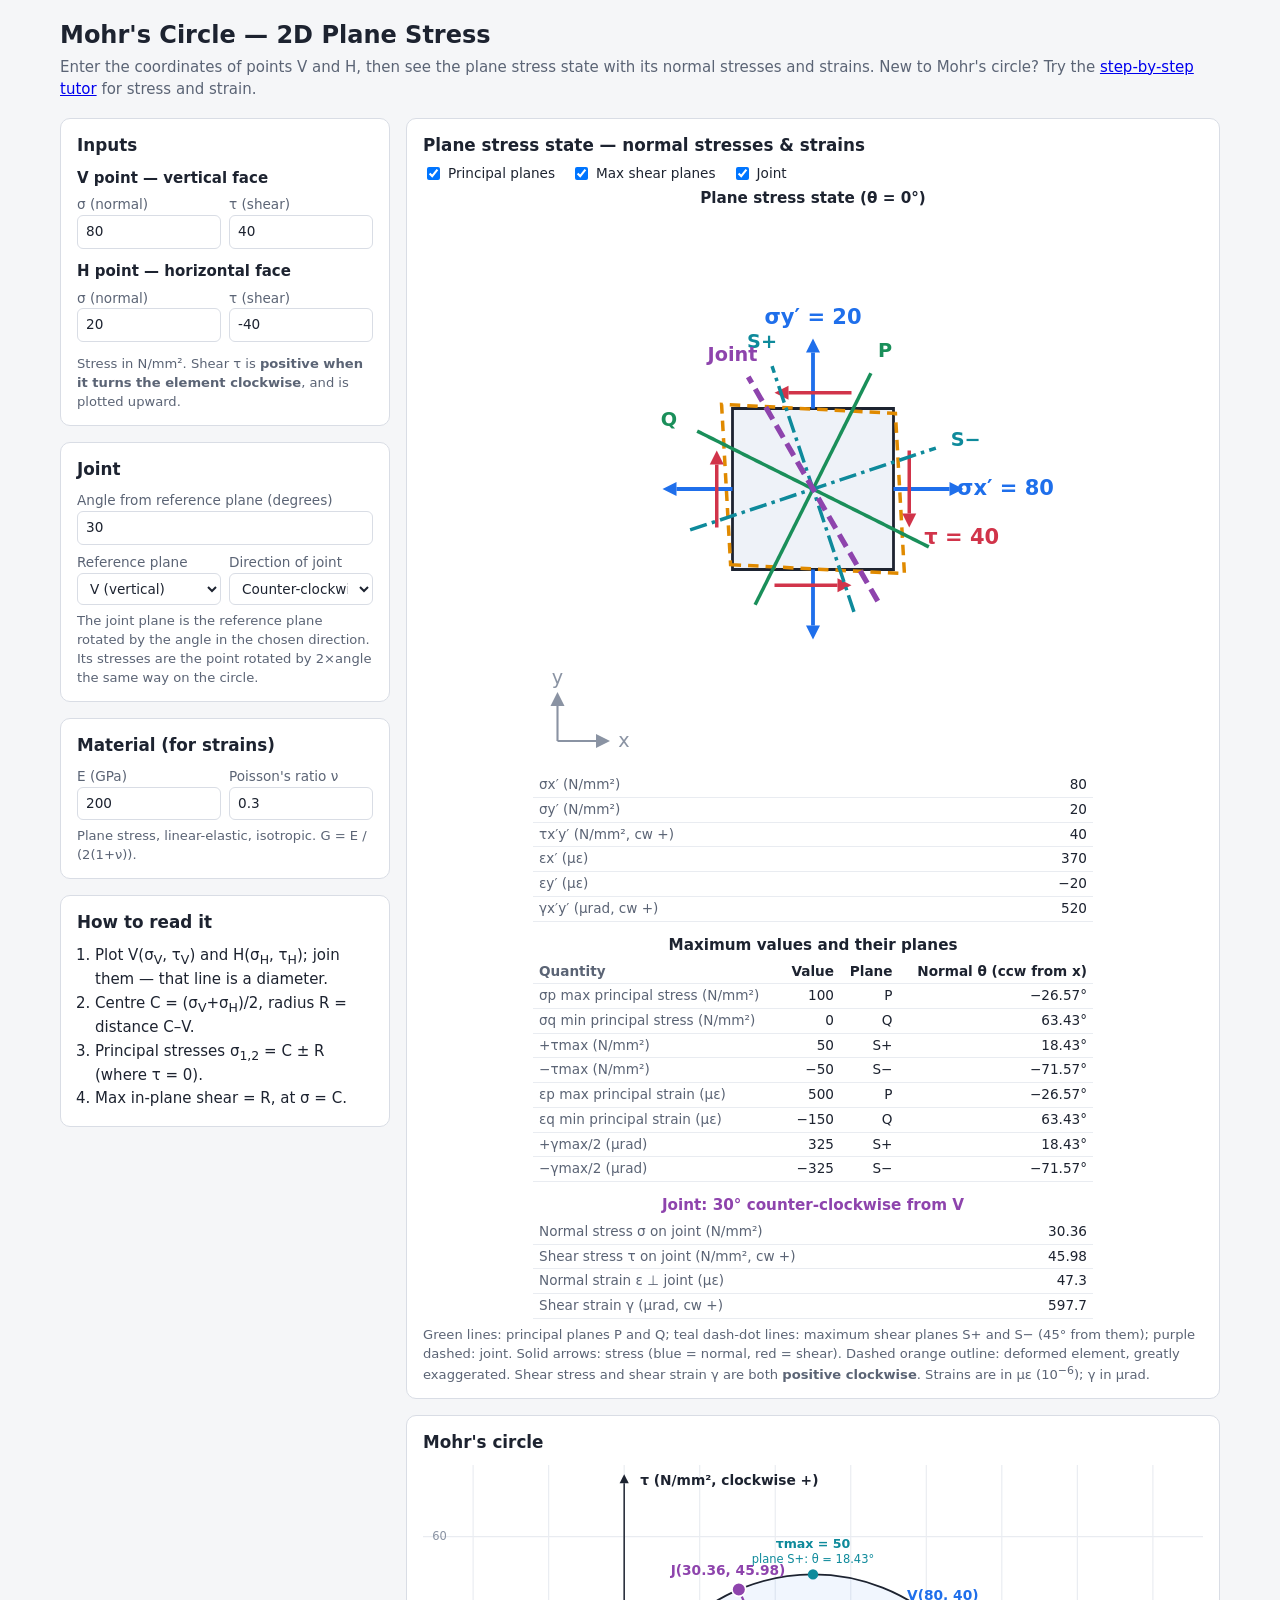
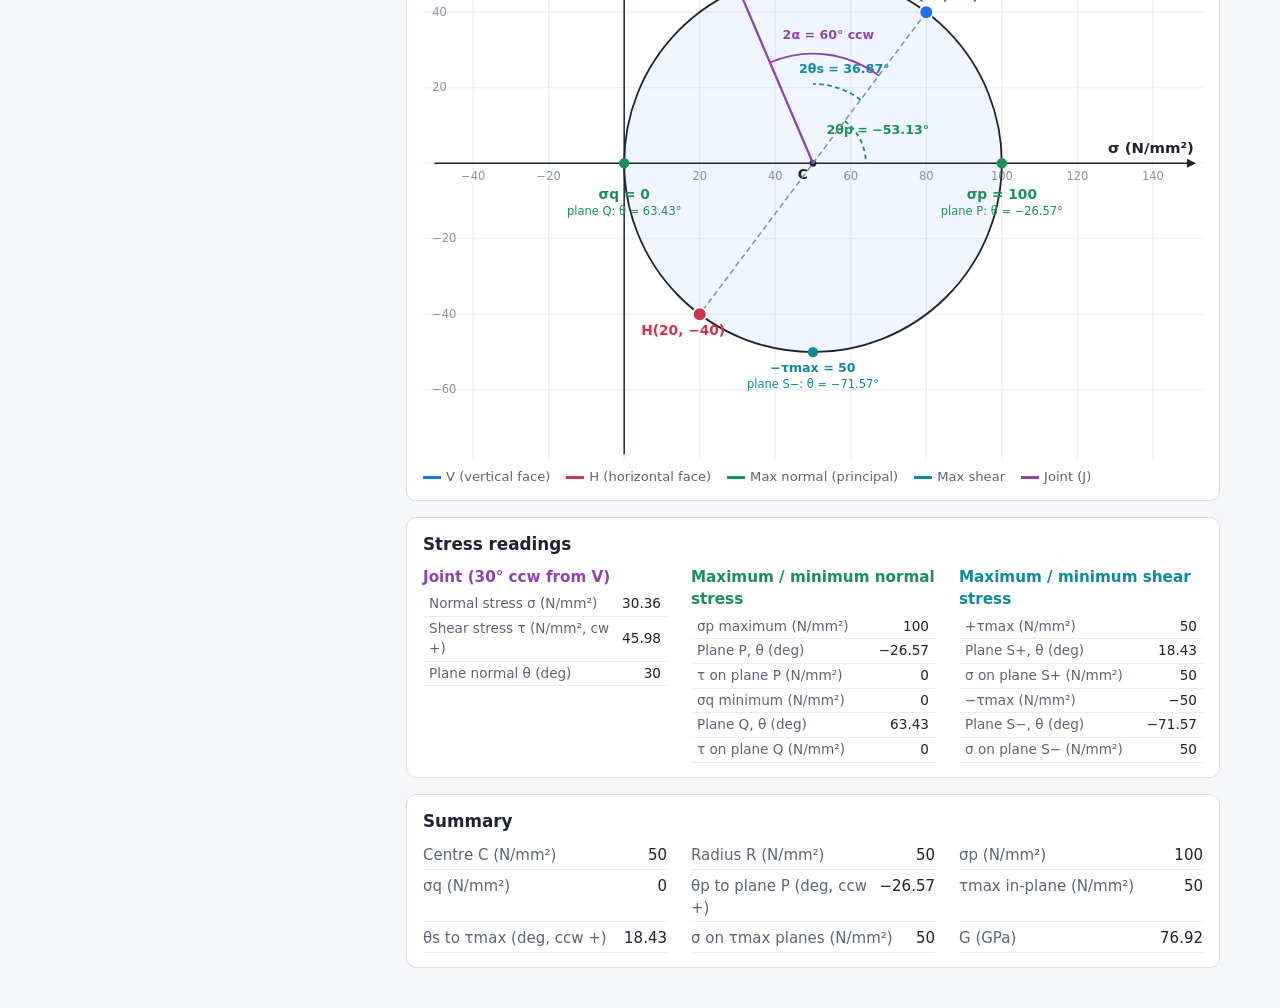
==== commit 3719ed1e: "Add step-by-step Mohr's circle tutor for stress and strain Co-Authored-By: Claude Opus 5.5 <noreply@" ====
--- a/index.html
+++ b/index.html
@@ -3,70 +3,453 @@
 <head>
 <meta charset="utf-8">
 <meta name="viewport" content="width=device-width, initial-scale=1">
-<title>MECH III Tools</title>
+<title>Mohr's Circle for Plane Stress</title>
 <style>
-  :root { --bg: #f5f6f8; --card: #fff; --ink: #1d2330; --mute: #5b6475; --line: #d9dde5; --blue: #1f6feb; --orange: #e08a00; }
+  :root {
+    --bg: #f5f6f8; --card: #fff; --ink: #1d2330; --mute: #5b6475; --line: #d9dde5;
+    --blue: #1f6feb; --red: #d1344a; --green: #1a8f5a; --orange: #e08a00; --grid: #e9ecf1;
+  }
   * { box-sizing: border-box; }
   body { margin: 0; background: var(--bg); color: var(--ink);
          font: 15px/1.45 system-ui, -apple-system, "Segoe UI", Roboto, sans-serif; }
-  header, main { max-width: 900px; margin: 0 auto; padding: 0 20px; }
-  header { padding-top: 32px; }
-  h1 { font-size: 1.8rem; margin: 0 0 4px; }
-  .sub { color: var(--mute); margin: 0 0 20px; }
-  .grid { display: grid; grid-template-columns: repeat(auto-fit, minmax(300px, 1fr)); gap: 16px; padding-bottom: 40px; }
-  a.card { display: block; text-decoration: none; color: inherit; background: var(--card); border: 1px solid var(--line);
-           border-radius: 10px; padding: 16px 18px; border-top: 4px solid var(--c); }
-  a.card:hover, a.card:focus-visible { border-color: var(--c); box-shadow: 0 2px 10px rgba(0,0,0,.08); outline: none; }
-  a.card h2 { margin: 0 0 6px; font-size: 1.15rem; }
-  a.card p { margin: 0 0 10px; color: var(--mute); }
-  a.card ul { margin: 0 0 12px; padding-left: 1.2em; font-size: .88rem; color: var(--mute); }
-  .go { color: var(--c); font-weight: 600; }
-  .qr { display: flex; flex-wrap: wrap; gap: 8px 20px; align-items: center; background: var(--card); border: 1px solid var(--line);
-        border-radius: 10px; padding: 14px 18px; margin: 0 0 40px; }
-  .qr svg { width: 132px; height: 132px; flex: none; border-radius: 6px; border: 1px solid var(--line); }
-  .qr h2 { margin: 0 0 4px; font-size: 1.05rem; }
-  .qr p { margin: 0; color: var(--mute); }
-  .qr a { color: var(--blue); word-break: break-all; }
-  footer { max-width: 900px; margin: 0 auto; padding: 0 20px 30px; color: var(--mute); font-size: .82rem; }
+  header { padding: 18px 20px 6px; max-width: 1200px; margin: 0 auto; }
+  h1 { font-size: 1.5rem; margin: 0 0 4px; }
+  h2 { font-size: 1.05rem; margin: 0 0 10px; }
+  .sub { color: var(--mute); margin: 0; }
+  main { max-width: 1200px; margin: 0 auto; padding: 12px 20px 40px;
+         display: grid; grid-template-columns: 330px 1fr; gap: 16px; align-items: start; }
+  @media (max-width: 900px) { main { grid-template-columns: 1fr; } }
+  .card { background: var(--card); border: 1px solid var(--line); border-radius: 10px; padding: 14px 16px; }
+  .stack > .card + .card { margin-top: 16px; }
+  fieldset { border: 0; padding: 0; margin: 0 0 12px; }
+  legend { font-weight: 600; padding: 0; margin-bottom: 6px; }
+  .row { display: grid; grid-template-columns: 1fr 1fr; gap: 8px; }
+  label { display: block; font-size: .85rem; color: var(--mute); }
+  .reads { display: grid; grid-template-columns: repeat(auto-fit, minmax(240px, 1fr)); gap: 12px 24px; }
+  .reads h3 { margin: 0 0 2px; font-size: .95rem; }
+  .toggles { display: flex; flex-wrap: wrap; gap: 4px 16px; margin: -4px 0 4px; }
+  .toggles label { display: inline-flex; gap: 5px; align-items: center; color: var(--ink); }
+  select { width: 100%; padding: 6px 8px; font: inherit; border: 1px solid var(--line); border-radius: 6px; background: #fff; color: var(--ink); }
+  input[type=number] { width: 100%; padding: 6px 8px; font: inherit; border: 1px solid var(--line);
+                       border-radius: 6px; background: #fff; color: var(--ink); }
+  input[type=number]:focus { outline: 2px solid var(--blue); outline-offset: -1px; }
+  input[type=range] { width: 100%; }
+  .warn { background: #fff4e0; border: 1px solid #f0c978; color: #7a4d00; border-radius: 6px;
+          padding: 6px 8px; font-size: .85rem; margin: 6px 0 0; display: none; }
+  .warn button { margin-left: 6px; }
+  button { font: inherit; font-size: .85rem; padding: 4px 10px; border-radius: 6px; cursor: pointer;
+           border: 1px solid var(--line); background: #fff; }
+  button:hover { border-color: var(--blue); }
+  .hint { font-size: .82rem; color: var(--mute); margin: 6px 0 0; }
+  svg { display: block; width: 100%; height: auto; }
+  .elements { max-width: 560px; margin: 0 auto; }
+  .el h3 { margin: 0; font-size: .95rem; text-align: center; }
+  table { border-collapse: collapse; width: 100%; font-size: .85rem; margin-top: 4px; }
+  td, th { padding: 2px 6px; border-bottom: 1px solid var(--grid); text-align: right; }
+  td:first-child, th:first-child { text-align: left; color: var(--mute); }
+  .res { display: grid; grid-template-columns: repeat(auto-fit, minmax(230px, 1fr)); gap: 4px 24px; }
+  .res div { display: flex; justify-content: space-between; border-bottom: 1px solid var(--grid); padding: 2px 0; }
+  .res span:first-child { color: var(--mute); }
+  .legend { display: flex; flex-wrap: wrap; gap: 4px 16px; font-size: .82rem; color: var(--mute); margin-top: 6px; }
+  .sw { display: inline-block; width: 18px; height: 0; border-top: 3px solid; vertical-align: middle; margin-right: 5px; }
+  ol { padding-left: 1.2em; margin: 4px 0 0; }
+  li { margin: 2px 0; }
 </style>
 </head>
 <body>
 <header>
-  <h1>MECH III Tools</h1>
-  <p class="sub">Interactive tools for Mechanics of Materials. Pick one to get started.</p>
+  <h1>Mohr's Circle &mdash; 2D Plane Stress</h1>
+  <p class="sub">Enter the coordinates of points V and H, then see the plane stress state with its normal stresses and strains.
+    New to Mohr's circle? Try the <a href="mohr-tutor.html">step-by-step tutor</a> for stress and strain.</p>
 </header>
+
 <main>
-  <div class="grid">
-    <a class="card" href="stress.html" style="--c: var(--blue)">
-      <h2>Mohr's Circle &mdash; Stress</h2>
-      <p>2D plane stress: enter the V and H face stresses (&sigma;, &tau;).</p>
-      <ul>
-        <li>Principal stresses and maximum shear stress</li>
-        <li>Stresses on an arbitrary joint plane</li>
-        <li>Resulting strains from E and &nu;</li>
-      </ul>
-      <span class="go">Open tool &rarr;</span>
-    </a>
-    <a class="card" href="strain.html" style="--c: var(--orange)">
-      <h2>Mohr's Circle &mdash; Strain</h2>
-      <p>Choose a strain rosette (rectangle, delta or star) and enter the gauge strains &epsilon;<sub>1</sub>, &epsilon;<sub>2</sub>, &epsilon;<sub>3</sub>.</p>
-      <ul>
-        <li>Circle drawn step by step using <b>McClintock's method</b></li>
-        <li>Principal strains and maximum shear strain</li>
-        <li>Worked calculation of the principal stresses</li>
-        <li>Corresponding stresses from E and &nu;</li>
-      </ul>
-      <span class="go">Open tool &rarr;</span>
-    </a>
+  <div class="stack">
+    <section class="card">
+      <h2>Inputs</h2>
+      <fieldset>
+        <legend>V point &mdash; vertical face</legend>
+        <div class="row">
+          <label>&sigma; (normal)<input type="number" id="vs" value="80" step="any"></label>
+          <label>&tau; (shear)<input type="number" id="vt" value="40" step="any"></label>
+        </div>
+      </fieldset>
+      <fieldset>
+        <legend>H point &mdash; horizontal face</legend>
+        <div class="row">
+          <label>&sigma; (normal)<input type="number" id="hs" value="20" step="any"></label>
+          <label>&tau; (shear)<input type="number" id="ht" value="-40" step="any"></label>
+        </div>
+      </fieldset>
+      <div class="warn" id="warn">
+        Shear on V and H must be equal in size and opposite in sign (&tau;<sub>H</sub> = &minus;&tau;<sub>V</sub>).
+        The average is being used.
+        <button id="fix" type="button">Set H = &minus;V</button>
+      </div>
+      <p class="hint">Stress in N/mm². Shear &tau; is <b>positive when it turns the element clockwise</b>, and is plotted upward.</p>
+    </section>
+
+    <section class="card">
+      <h2>Joint</h2>
+      <label>Angle from reference plane (degrees)
+        <input type="number" id="ja" value="30" min="0" max="180" step="any">
+      </label>
+      <div class="row" style="margin-top:8px">
+        <label>Reference plane
+          <select id="jr"><option value="V">V (vertical)</option><option value="H">H (horizontal)</option></select>
+        </label>
+        <label>Direction of joint
+          <select id="jd"><option value="ccw">Counter-clockwise</option><option value="cw">Clockwise</option></select>
+        </label>
+      </div>
+      <p class="hint">The joint plane is the reference plane rotated by the angle in the chosen direction. Its stresses are the point rotated by 2&times;angle the same way on the circle.</p>
+    </section>
+
+    <section class="card">
+      <h2>Material (for strains)</h2>
+      <div class="row">
+        <label>E (GPa)<input type="number" id="E" value="200" min="0" step="any"></label>
+        <label>Poisson's ratio &nu;<input type="number" id="nu" value="0.3" step="any"></label>
+      </div>
+      <p class="hint">Plane stress, linear-elastic, isotropic. G = E / (2(1+&nu;)).</p>
+    </section>
+
+    <section class="card">
+      <h2>How to read it</h2>
+      <ol>
+        <li>Plot V(&sigma;<sub>V</sub>, &tau;<sub>V</sub>) and H(&sigma;<sub>H</sub>, &tau;<sub>H</sub>); join them &mdash; that line is a diameter.</li>
+        <li>Centre C = (&sigma;<sub>V</sub>+&sigma;<sub>H</sub>)/2, radius R = distance C&ndash;V.</li>
+        <li>Principal stresses &sigma;<sub>1,2</sub> = C &plusmn; R (where &tau; = 0).</li>
+        <li>Max in-plane shear = R, at &sigma; = C.</li>
+      </ol>
+    </section>
   </div>
-  <div class="qr">
-    <svg id="qr" role="img" aria-label="QR code linking to https://spleewc.github.io/MECH-III-Tools/" shape-rendering="crispEdges" xmlns="http://www.w3.org/2000/svg" viewBox="0 0 33 33" class="segno"><path fill="#fff" d="M0 0h33v33h-33z"/><path class="qrline" stroke="#1d2330" d="M2 2.5h7m1 0h2m4 0h1m3 0h1m1 0h1m1 0h7m-29 1h1m5 0h1m1 0h4m5 0h1m1 0h2m1 0h1m5 0h1m-29 1h1m1 0h3m1 0h1m1 0h1m3 0h4m2 0h1m3 0h1m1 0h3m1 0h1m-29 1h1m1 0h3m1 0h1m3 0h1m1 0h2m3 0h1m2 0h1m1 0h1m1 0h3m1 0h1m-29 1h1m1 0h3m1 0h1m1 0h1m4 0h4m1 0h2m2 0h1m1 0h3m1 0h1m-29 1h1m5 0h1m3 0h1m2 0h2m2 0h2m1 0h1m1 0h1m5 0h1m-29 1h7m1 0h1m1 0h1m1 0h1m1 0h1m1 0h1m1 0h1m1 0h1m1 0h7m-20 1h3m1 0h1m2 0h1m2 0h1m-20 1h1m2 0h7m2 0h1m1 0h1m1 0h2m1 0h3m2 0h1m1 0h3m-29 1h3m1 0h2m2 0h1m1 0h2m1 0h7m3 0h2m1 0h2m-28 1h2m1 0h2m1 0h1m1 0h5m2 0h2m3 0h1m3 0h1m1 0h1m-27 1h1m1 0h2m4 0h2m2 0h1m3 0h2m3 0h2m1 0h2m2 0h1m-29 1h2m2 0h1m1 0h1m1 0h5m3 0h1m1 0h1m1 0h1m1 0h2m4 0h1m-27 1h1m4 0h1m2 0h2m1 0h1m2 0h3m2 0h8m-28 1h3m2 0h1m1 0h2m2 0h1m2 0h1m1 0h1m1 0h1m2 0h1m1 0h1m1 0h1m1 0h1m-25 1h2m3 0h2m1 0h1m3 0h1m4 0h1m1 0h1m2 0h1m1 0h1m-28 1h1m1 0h1m2 0h3m1 0h1m2 0h2m2 0h1m5 0h1m1 0h1m-26 1h1m2 0h1m1 0h1m5 0h1m1 0h1m4 0h3m3 0h1m1 0h2m-28 1h3m1 0h3m8 0h1m1 0h1m1 0h1m1 0h5m2 0h1m-29 1h4m4 0h2m1 0h3m5 0h4m1 0h3m-27 1h8m1 0h2m2 0h1m2 0h1m3 0h8m-20 1h1m1 0h1m3 0h1m3 0h1m1 0h1m3 0h2m-26 1h7m1 0h1m2 0h2m1 0h4m1 0h2m1 0h1m1 0h2m-26 1h1m5 0h1m1 0h1m1 0h3m4 0h1m1 0h2m3 0h1m2 0h2m-29 1h1m1 0h3m1 0h1m1 0h2m3 0h2m1 0h2m1 0h7m1 0h1m-28 1h1m1 0h3m1 0h1m1 0h8m2 0h1m4 0h1m4 0h1m-29 1h1m1 0h3m1 0h1m2 0h4m2 0h4m2 0h1m1 0h2m1 0h3m-29 1h1m5 0h1m2 0h1m1 0h2m3 0h1m4 0h1m1 0h1m1 0h2m1 0h1m-29 1h7m1 0h2m3 0h1m3 0h1m1 0h7"/></svg>
-    <div>
-      <h2>Open on your phone</h2>
-      <p>Scan the QR code with your phone camera, or go to<br><a href="https://spleewc.github.io/MECH-III-Tools/">https://spleewc.github.io/MECH-III-Tools/</a></p>
-    </div>
+
+  <div class="stack">
+    <section class="card">
+      <h2>Plane stress state &mdash; normal stresses &amp; strains</h2>
+      <div class="toggles">
+        <label><input type="checkbox" id="tp" checked> Principal planes</label>
+        <label><input type="checkbox" id="ts" checked> Max shear planes</label>
+        <label><input type="checkbox" id="tj" checked> Joint</label>
+      </div>
+      <div class="elements" id="elements"></div>
+      <p class="hint">Green lines: principal planes P and Q; teal dash-dot lines: maximum shear planes S+ and S− (45° from them); purple dashed: joint. Solid arrows: stress (blue = normal, red = shear). Dashed orange outline: deformed element,
+        greatly exaggerated. Shear stress and shear strain &gamma; are both <b>positive clockwise</b>.
+        Strains are in &micro;&epsilon; (10<sup>&minus;6</sup>); &gamma; in &micro;rad.</p>
+    </section>
+
+    <section class="card">
+      <h2>Mohr's circle</h2>
+      <svg id="mohr" viewBox="0 0 680 520" role="img" aria-label="Mohr's circle"></svg>
+      <div class="legend">
+        <span><span class="sw" style="border-color:var(--blue)"></span>V (vertical face)</span>
+        <span><span class="sw" style="border-color:var(--red)"></span>H (horizontal face)</span>
+        <span><span class="sw" style="border-color:var(--green)"></span>Max normal (principal)</span>
+        <span><span class="sw" style="border-color:#0e8a9b"></span>Max shear</span>
+        <span><span class="sw" style="border-color:#8e44ad"></span>Joint (J)</span>
+      </div>
+    </section>
+
+    <section class="card">
+      <h2>Stress readings</h2>
+      <div class="reads" id="readings"></div>
+    </section>
+
+    <section class="card">
+      <h2>Summary</h2>
+      <div class="res" id="summary"></div>
+    </section>
   </div>
 </main>
-<footer>Shear stress and shear strain are positive clockwise in both tools.</footer>
+
+<script>
+const $ = id => document.getElementById(id);
+const D2R = Math.PI / 180;
+const NS = 'http://www.w3.org/2000/svg';
+
+function num(id) { const v = parseFloat($(id).value); return isFinite(v) ? v : 0; }
+function fmt(x, d = 2) {
+  if (Math.abs(x) < 5e-10) x = 0;
+  return (+x.toFixed(d)).toString().replace('-', '−');
+}
+function esc(s) { return String(s).replace(/&/g, '&amp;').replace(/</g, '&lt;'); }
+
+/* ---------- model ---------- */
+function model() {
+  const sx = num('vs'), sy = num('hs');
+  const tV = num('vt'), tH = num('ht');
+  const t = (tV - tH) / 2;                         // shear on vertical face, clockwise +
+  const E = Math.max(num('E'), 1e-9), nu = num('nu');
+  const c = (sx + sy) / 2, d = (sx - sy) / 2;
+  const R = Math.hypot(d, t), phi = Math.atan2(t, d);
+  const Ek = E * 1000;                              // N/mm²
+  const G = Ek / (2 * (1 + nu));
+  const ex = (sx - nu * sy) / Ek, ey = (sy - nu * sx) / Ek, g = t / G;
+  const ec = (ex + ey) / 2, de = (ex - ey) / 2;
+  const Re = Math.hypot(de, g / 2), phie = Math.atan2(g / 2, de);
+  const thP = -phi / 2 / D2R;                       // principal angle, deg (ccw +)
+  return { sx, sy, t, tV, tH, E, nu, G, c, R, phi, ex, ey, g, ec, Re, phie,
+           ez: -nu * (sx + sy) / Ek, thP, thS: thP + 45 };
+}
+function stateAt(m, deg) {
+  const a = m.phi + 2 * deg * D2R, ae = m.phie + 2 * deg * D2R;
+  return { deg, sx: m.c + m.R * Math.cos(a), sy: m.c - m.R * Math.cos(a), t: m.R * Math.sin(a),
+           ex: m.ec + m.Re * Math.cos(ae), ey: m.ec - m.Re * Math.cos(ae), g: 2 * m.Re * Math.sin(ae) };
+}
+
+function joint(m) {
+  const alpha = Math.max(0, Math.min(180, num('ja')));
+  const ref = $('jr').value, sgn = $('jd').value === 'cw' ? -1 : 1;
+  const nAng = (ref === 'V' ? 0 : 90) + sgn * alpha;      // normal of joint plane, deg ccw from x
+  const a0 = m.phi + (ref === 'V' ? 0 : Math.PI);
+  return { alpha, ref, sgn, nAng, a0, a1: a0 + sgn * 2 * alpha * D2R, st: stateAt(m, nAng) };
+}
+
+/* ---------- svg helpers ---------- */
+const el = (tag, attrs, inner) =>
+  `<${tag} ${Object.entries(attrs).map(([k, v]) => `${k}="${v}"`).join(' ')}>${inner ?? ''}</${tag}>`;
+const line = (x1, y1, x2, y2, stroke, w = 1, extra = '') =>
+  `<line x1="${x1}" y1="${y1}" x2="${x2}" y2="${y2}" stroke="${stroke}" stroke-width="${w}" ${extra}/>`;
+const text = (x, y, s, o = {}) =>
+  `<text x="${x}" y="${y}" font-size="${o.size || 12}" fill="${o.fill || '#1d2330'}" text-anchor="${o.anchor || 'middle'}"
+     dominant-baseline="${o.base || 'middle'}" ${o.bold ? 'font-weight="600"' : ''}>${s}</text>`;
+function arrow(x1, y1, x2, y2, color, w = 2.2) {
+  const dx = x2 - x1, dy = y2 - y1, L = Math.hypot(dx, dy) || 1, ux = dx / L, uy = dy / L, hl = 8, hw = 4;
+  const bx = x2 - ux * hl, by = y2 - uy * hl;
+  return line(x1, y1, bx, by, color, w) +
+    `<polygon points="${x2},${y2} ${bx - uy * hw},${by + ux * hw} ${bx + uy * hw},${by - ux * hw}" fill="${color}"/>`;
+}
+function niceStep(raw) {
+  const p = Math.pow(10, Math.floor(Math.log10(raw))), f = raw / p;
+  return (f < 1.5 ? 1 : f < 3.5 ? 2 : f < 7.5 ? 5 : 10) * p;
+}
+
+/* ---------- Mohr circle ---------- */
+const normPlane = a => { while (a > 90) a -= 180; while (a <= -90) a += 180; return a; };
+
+function drawCircle(id, q) {
+  const svg = $(id);
+  const W = Math.max(300, Math.min(680, Math.round(svg.getBoundingClientRect().width) || 680));
+  const H = Math.round(Math.min(520, W * 0.95)), mg = W < 500 ? 30 : 46;
+  svg.setAttribute('viewBox', `0 0 ${W} ${H}`);
+  const { c, R, phi } = q;
+  const pad = 0.28 * Math.max(R, 1);
+  let xlo = c - R - pad, xhi = c + R + pad;
+  if (Math.abs(c) <= 3 * R + 1) { xlo = Math.min(xlo, -pad); xhi = Math.max(xhi, pad); }
+  const yr = Math.max(R, 1) * 1.3;
+  const k = Math.min((W - 2 * mg) / (xhi - xlo), (H - 2 * mg) / (2 * yr));
+  const ox = W / 2 - k * (xlo + xhi) / 2, oy = H / 2;
+  const X = v => ox + v * k, Y = t => oy - t * k;
+  const green = '#1a8f5a', teal = '#0e8a9b', purple = '#8e44ad';
+
+  let o = '';
+  const step = niceStep((xhi - xlo) / 8);
+  for (let v = Math.ceil((-ox / k) / step) * step; X(v) <= W; v += step) {
+    o += line(X(v), 0, X(v), H, '#e9ecf1');
+    if (Math.abs(v) > step / 1e3) o += text(X(v), oy + 12, fmt(v, 6), { size: 10, fill: '#8a93a3' });
+  }
+  for (let t = Math.ceil(((oy - H) / k) / step) * step; Y(t) >= 0; t += step) {
+    o += line(0, Y(t), W, Y(t), '#e9ecf1');
+    if (Math.abs(t) > step / 1e3) o += text(8, Y(t), fmt(t, 6), { size: 10, fill: '#8a93a3', anchor: 'start' });
+  }
+  o += arrow(10, oy, W - 6, oy, '#1d2330', 1.3);
+  o += text(W - 8, oy - 12, q.xl, { size: 13, bold: true, anchor: 'end' });
+  const ax = Math.min(Math.max(X(0), 24), W - 24);
+  o += arrow(ax, H - 6, ax, 8, '#1d2330', 1.3);
+  o += text(ax + 14, 14, q.yl, { size: 12, bold: true, anchor: 'start' });
+
+  o += `<circle cx="${X(c)}" cy="${oy}" r="${Math.max(R * k, 0.5)}" fill="#1f6feb" fill-opacity=".06" stroke="#1d2330" stroke-width="1.6"/>`;
+
+  // maximum normal (principal) points and their planes
+  [[c + R, q.p1, q.thP, 'P'], [c - R, q.p2, q.thP + 90, 'Q']].forEach(([v, n, th, pl]) => {
+    o += `<circle cx="${X(v)}" cy="${oy}" r="4.5" fill="${green}"/>`;
+    o += text(X(v), oy + 28, `${n} = ${fmt(v)}`, { fill: green, bold: true });
+    o += text(X(v), oy + 42, `plane ${pl}: θ = ${fmt(normPlane(th))}°`, { fill: green, size: 10 });
+  });
+  // maximum shear points and their planes
+  [[R, q.mx, q.thP + 45, -13, 'S+'], [-R, '−' + q.mx, q.thP - 45, 14, 'S−']].forEach(([t, n, th, dy, pl]) => {
+    o += `<circle cx="${X(c)}" cy="${Y(t)}" r="4.5" fill="${teal}"/>`;
+    o += text(X(c), Y(t) + dy * (dy < 0 ? 2 : 1), `${n} = ${fmt(R)}`, { fill: teal, bold: true, size: 11 });
+    o += text(X(c), Y(t) + dy * (dy < 0 ? 1 : 2), `plane ${pl}: θ = ${fmt(normPlane(th))}°`, { fill: teal, size: 10 });
+  });
+  o += `<circle cx="${X(c)}" cy="${oy}" r="3" fill="#1d2330"/>`;
+  o += text(X(c) - 9, oy + 10, 'C', { size: 12, bold: true });
+
+  const arc = (a0, a1, r, col, label, dash) => {
+    if (Math.abs(a1 - a0) < 1e-9) return '';
+    const pp = a => `${X(c) + r * Math.cos(a)} ${oy - r * Math.sin(a)}`;
+    const am = (a0 + a1) / 2, lr = r + 17;
+    return `<path d="M ${pp(a0)} A ${r} ${r} 0 ${Math.abs(a1 - a0) > Math.PI ? 1 : 0} ${a1 - a0 > 0 ? 0 : 1} ${pp(a1)}"
+              fill="none" stroke="${col}" stroke-width="1.6" ${dash ? 'stroke-dasharray="4 3"' : ''}/>` +
+      text(X(c) + lr * Math.cos(am), oy - lr * Math.sin(am), label, { fill: col, size: 11, bold: true });
+  };
+  const rA = Math.max(R * k, 30);
+  o += arc(phi, 0, rA * 0.28, green, `2θp = ${fmt(2 * q.thP)}°`, true);
+  o += arc(phi, Math.PI / 2, rA * 0.42, teal, `2θs = ${fmt(2 * q.thP + 90)}°`, true);
+
+  o += line(X(q.V[0]), Y(q.V[1]), X(q.H[0]), Y(q.H[1]), '#8a93a3', 1.4, 'stroke-dasharray="5 3"');
+
+  const pt = (px, py, col, lab) => {
+    const ux = px - X(c), uy = py - oy, L = Math.hypot(ux, uy) || 1;
+    return `<circle cx="${px}" cy="${py}" r="6" fill="${col}" stroke="#fff" stroke-width="1.5"/>` +
+      text(px + ux / L * 24, py + uy / L * 18, lab, { fill: col, bold: true, size: 12 });
+  };
+  const J = q.J;
+  o += arc(J.a0, J.a1, rA * (J.ref === 'V' ? 0.58 : 0.72), purple, `2α = ${fmt(2 * J.alpha)}° ${J.sgn > 0 ? 'ccw' : 'cw'}`, false);
+  o += line(X(c), oy, X(J.pt[0]), Y(J.pt[1]), purple, 2);
+  o += pt(X(J.pt[0]), Y(J.pt[1]), purple, `J(${fmt(J.pt[0])}, ${fmt(J.pt[1])})`);
+  o += pt(X(q.V[0]), Y(q.V[1]), '#1f6feb', `V(${fmt(q.V[0])}, ${fmt(q.V[1])})`);
+  o += pt(X(q.H[0]), Y(q.H[1]), '#d1344a', `H(${fmt(q.H[0])}, ${fmt(q.H[1])})`);
+  svg.innerHTML = o;
+}
+
+function drawMohr(m) {
+  const J = joint(m), u = 1e6;
+  drawCircle('mohr', {
+    c: m.c, R: m.R, phi: m.phi, thP: m.thP, xl: 'σ (N/mm²)', yl: 'τ (N/mm², clockwise +)',
+    p1: 'σp', p2: 'σq', mx: 'τmax',
+    V: [m.sx, m.t], H: [m.sy, -m.t], J: { ...J, pt: [J.st.sx, J.st.t] }
+  });
+}
+
+/* ---------- stress element ---------- */
+function elementSVG(m, deg, strainScale) {
+  const s = stateAt(m, deg);
+  const W = 320, cx = W / 2, cy = W / 2, h = 46, L = 40;
+  const a = deg * D2R, ca = Math.cos(a), sa = Math.sin(a);
+  const P = (x, y) => [cx + x * ca - y * sa, cy - (x * sa + y * ca)];  // local (x',y') -> screen
+  const poly = (pts, attrs) => `<polygon points="${pts.map(p => P(...p).join(',')).join(' ')}" ${attrs}/>`;
+  const blue = '#1f6feb', red = '#d1344a', orange = '#e08a00';
+  let o = '';
+
+  // global axes hint
+  o += arrow(14, W - 16, 44, W - 16, '#8a93a3', 1.2) + arrow(14, W - 16, 14, W - 44, '#8a93a3', 1.2);
+  o += text(52, W - 16, 'x', { size: 11, fill: '#8a93a3' }) + text(14, W - 52, 'y', { size: 11, fill: '#8a93a3' });
+
+  // undeformed + deformed
+  o += poly([[-h, -h], [h, -h], [h, h], [-h, h]], 'fill="#eef2f8" stroke="#1d2330" stroke-width="1.6"');
+  const dl = s.g * strainScale / 2;
+  const def = ([x, y]) => [x * (1 + s.ex * strainScale) - y * dl, y * (1 + s.ey * strainScale) - x * dl];
+  const dpts = [[-h, -h], [h, -h], [h, h], [-h, h]].map(def);
+  o += poly(dpts, `fill="none" stroke="${orange}" stroke-width="2" stroke-dasharray="6 4"`);
+
+  // normal stresses
+  const nrm = (sig, nx, ny) => {
+    if (Math.abs(sig) < 1e-9) return '';
+    const f = [nx * h, ny * h], tip = [nx * (h + L), ny * (h + L)];
+    const [p0, p1] = sig > 0 ? [f, tip] : [tip, f];
+    return arrow(...P(...p0), ...P(...p1), blue);
+  };
+  o += nrm(s.sx, 1, 0) + nrm(s.sx, -1, 0) + nrm(s.sy, 0, 1) + nrm(s.sy, 0, -1);
+  const lab = (x, y, str, col) => { const [px, py] = P(x, y); return text(px, py, str, { fill: col, bold: true, size: 12 }); };
+  o += lab(h + L + 24, 0, `σx′ = ${fmt(s.sx)}`, blue);
+  o += lab(0, h + L + 12, `σy′ = ${fmt(s.sy)}`, blue);
+
+  // shear stresses (clockwise +)
+  if (Math.abs(s.t) > 1e-6 * Math.max(1, m.R)) {
+    const sg = Math.sign(s.t), q = 22, off = h + 9;
+    const sh = (cx_, cy_, dx, dy) => arrow(...P(cx_ - dx * q, cy_ - dy * q), ...P(cx_ + dx * q, cy_ + dy * q), red, 2);
+    o += sh(off, 0, 0, -sg) + sh(-off, 0, 0, sg) + sh(0, off, -sg, 0) + sh(0, -off, sg, 0);
+    o += lab(off + 30, -sg * (q + 6), `τ = ${fmt(Math.abs(s.t))}`, red);
+  }
+  // plane lines through the element centre; n = plane normal angle (deg, ccw from x)
+  const plane = (n, col, dash, label, w = 2.5, d = 74) => {
+    const r = (n + 90) * D2R - a, ux = Math.cos(r), uy = Math.sin(r);
+    const [p0x, p0y] = P(-ux * d, -uy * d), [p1x, p1y] = P(ux * d, uy * d);
+    return line(p0x, p0y, p1x, p1y, col, w, `stroke-dasharray="${dash}"`) +
+      (label ? text(p1x + ux * 18, p1y - uy * 14, label, { fill: col, bold: true, size: 11 }) : '');
+  };
+  const thPe = -m.phie / 2 / D2R;
+  if ($('tp').checked) {
+    o += plane(m.thP, '#1a8f5a', '2 0', 'P', 2) + plane(m.thP + 90, '#1a8f5a', '2 0', 'Q', 2);
+    if (Math.abs(thPe - m.thP) > 1e-6) o += plane(thPe, '#1a8f5a', '2 3', 'P\u03B5', 1.5);
+  }
+  if ($('ts').checked) o += plane(m.thP + 45, '#0e8a9b', '10 3 2 3', 'S+', 2) + plane(m.thP - 45, '#0e8a9b', '10 3 2 3', 'S\u2212', 2);
+  if ($('tj').checked) o += plane(joint(m).nAng, '#8e44ad', '8 4', 'Joint', 3);
+  return `<svg viewBox="0 0 ${W} ${W}">${o}</svg>`;
+}
+
+function stateTable(m, deg) {
+  const s = stateAt(m, deg), u = v => fmt(v * 1e6, 1);
+  return `<table>
+    <tr><td>σx′ (N/mm²)</td><td>${fmt(s.sx)}</td></tr>
+    <tr><td>σy′ (N/mm²)</td><td>${fmt(s.sy)}</td></tr>
+    <tr><td>τx′y′ (N/mm², cw +)</td><td>${fmt(s.t)}</td></tr>
+    <tr><td>εx′ (µε)</td><td>${u(s.ex)}</td></tr>
+    <tr><td>εy′ (µε)</td><td>${u(s.ey)}</td></tr>
+    <tr><td>γx′y′ (µrad, cw +)</td><td>${u(s.g)}</td></tr></table>`;
+}
+
+function maxTable(m) {
+  const u = v => fmt(v * 1e6, 1), thPe = -m.phie / 2 / D2R, n = normPlane;
+  const row = (q, v, pl, th) => `<tr><td>${q}</td><td>${v}</td><td>${pl}</td><td>${fmt(n(th))}\u00B0</td></tr>`;
+  return `<h3 style="margin-top:12px">Maximum values and their planes</h3><table>
+    <tr><th>Quantity</th><th>Value</th><th>Plane</th><th>Normal \u03B8 (ccw from x)</th></tr>
+    ${row('\u03C3p max principal stress (N/mm²)', fmt(m.c + m.R), 'P', m.thP)}
+    ${row('\u03C3q min principal stress (N/mm²)', fmt(m.c - m.R), 'Q', m.thP + 90)}
+    ${row('+\u03C4max (N/mm²)', fmt(m.R), 'S+', m.thP + 45)}
+    ${row('\u2212\u03C4max (N/mm²)', fmt(-m.R), 'S\u2212', m.thP - 45)}
+    ${row('\u03B5p max principal strain (\u00B5\u03B5)', u(m.ec + m.Re), 'P', thPe)}
+    ${row('\u03B5q min principal strain (\u00B5\u03B5)', u(m.ec - m.Re), 'Q', thPe + 90)}
+    ${row('+\u03B3max/2 (\u00B5rad)', u(m.Re), 'S+', thPe + 45)}
+    ${row('\u2212\u03B3max/2 (\u00B5rad)', u(-m.Re), 'S\u2212', thPe - 45)}</table>`;
+}
+function jointTable(m) {
+  const J = joint(m), s = J.st, u = v => fmt(v * 1e6, 1);
+  return `<h3 style="margin-top:12px;color:#8e44ad">Joint: ${fmt(J.alpha)}\u00B0 ${J.sgn > 0 ? 'counter-clockwise' : 'clockwise'} from ${J.ref}</h3><table>
+    <tr><td>Normal stress \u03C3 on joint (N/mm²)</td><td>${fmt(s.sx)}</td></tr>
+    <tr><td>Shear stress \u03C4 on joint (N/mm², cw +)</td><td>${fmt(s.t)}</td></tr>
+    <tr><td>Normal strain \u03B5 \u22A5 joint (\u00B5\u03B5)</td><td>${u(s.ex)}</td></tr>
+    <tr><td>Shear strain \u03B3 (\u00B5rad, cw +)</td><td>${u(s.g)}</td></tr></table>`;
+}
+function drawElements(m) {
+  const big = Math.max(Math.abs(m.ec) + m.Re, 2 * m.Re, 1e-12);
+  $('elements').innerHTML =
+    `<div class="el"><h3>Plane stress state (\u03B8 = 0\u00B0)</h3>${elementSVG(m, 0, 0.14 / big)}${stateTable(m, 0)}${maxTable(m)}${jointTable(m)}</div>`;
+}
+
+function drawReadings(m) {
+  const J = joint(m), g = (title, color, rows) => `<div><h3 style="color:${color}">${title}</h3><table>` +
+    rows.map(([a, b]) => `<tr><td>${a}</td><td>${b}</td></tr>`).join('') + '</table></div>';
+  const n = normPlane, S = m.thP;
+  $('readings').innerHTML =
+    g(`Joint (${fmt(J.alpha)}° ${J.sgn > 0 ? 'ccw' : 'cw'} from ${J.ref})`, '#8e44ad', [
+      ['Normal stress σ (N/mm²)', fmt(J.st.sx)], ['Shear stress τ (N/mm², cw +)', fmt(J.st.t)],
+      ['Plane normal θ (deg)', fmt(n(J.nAng))]]) +
+    g('Maximum / minimum normal stress', '#1a8f5a', [
+      ['σp maximum (N/mm²)', fmt(m.c + m.R)], ['Plane P, θ (deg)', fmt(n(S))], ['τ on plane P (N/mm²)', '0'],
+      ['σq minimum (N/mm²)', fmt(m.c - m.R)], ['Plane Q, θ (deg)', fmt(n(S + 90))], ['τ on plane Q (N/mm²)', '0']]) +
+    g('Maximum / minimum shear stress', '#0e8a9b', [
+      ['+τmax (N/mm²)', fmt(m.R)], ['Plane S+, θ (deg)', fmt(n(S + 45))], ['σ on plane S+ (N/mm²)', fmt(m.c)],
+      ['−τmax (N/mm²)', fmt(-m.R)], ['Plane S−, θ (deg)', fmt(n(S - 45))], ['σ on plane S− (N/mm²)', fmt(m.c)]]);
+}
+function drawSummary(m) {
+  const u = v => fmt(v * 1e6, 1);
+  const rows = [
+    ['Centre C (N/mm²)', fmt(m.c)], ['Radius R (N/mm²)', fmt(m.R)],
+    ['σp (N/mm²)', fmt(m.c + m.R)], ['σq (N/mm²)', fmt(m.c - m.R)],
+    ['θp to plane P (deg, ccw +)', fmt(m.thP)], ['τmax in-plane (N/mm²)', fmt(m.R)],
+    ['θs to τmax (deg, ccw +)', fmt(m.thS > 90 ? m.thS - 90 : m.thS)],
+    ['σ on τmax planes (N/mm²)', fmt(m.c)],
+    ['G (GPa)', fmt(m.G / 1000)]
+  ];
+  $('summary').innerHTML = rows.map(([a, b]) => `<div><span>${a}</span><span>${b}</span></div>`).join('');
+}
+
+/* ---------- wiring ---------- */
+function update() {
+  const m = model();
+  $('warn').style.display = Math.abs(m.tV + m.tH) > 1e-9 ? 'block' : 'none';
+  drawMohr(m);
+  drawElements(m);
+  drawReadings(m);
+  drawSummary(m);
+}
+['vs', 'vt', 'hs', 'ht', 'E', 'nu', 'ja', 'jr', 'jd', 'tp', 'ts', 'tj'].forEach(id => $(id).addEventListener('input', update));
+$('fix').addEventListener('click', () => { $('ht').value = -num('vt'); update(); });
+window.addEventListener('resize', update);
+update();
+</script>
 </body>
 </html>
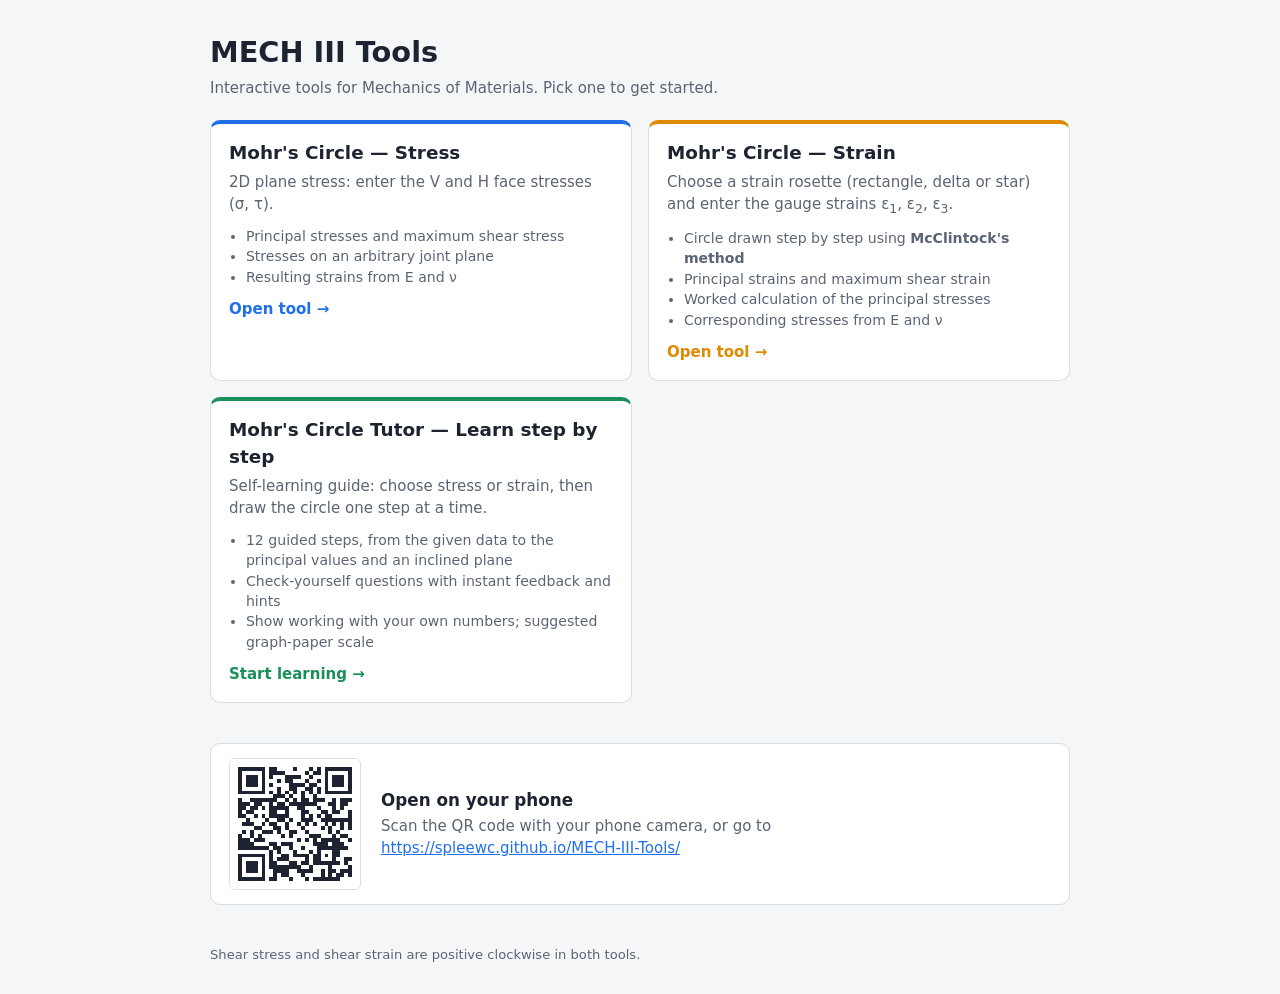
==== commit e548eb17: "Merge main; add tutor card to home page and link tutor to stress/strain tools Co-Authored-By: Claude" ====
--- a/index.html
+++ b/index.html
@@ -3,453 +3,80 @@
 <head>
 <meta charset="utf-8">
 <meta name="viewport" content="width=device-width, initial-scale=1">
-<title>Mohr's Circle for Plane Stress</title>
+<title>MECH III Tools</title>
 <style>
-  :root {
-    --bg: #f5f6f8; --card: #fff; --ink: #1d2330; --mute: #5b6475; --line: #d9dde5;
-    --blue: #1f6feb; --red: #d1344a; --green: #1a8f5a; --orange: #e08a00; --grid: #e9ecf1;
-  }
+  :root { --bg: #f5f6f8; --card: #fff; --ink: #1d2330; --mute: #5b6475; --line: #d9dde5; --blue: #1f6feb; --orange: #e08a00; }
   * { box-sizing: border-box; }
   body { margin: 0; background: var(--bg); color: var(--ink);
          font: 15px/1.45 system-ui, -apple-system, "Segoe UI", Roboto, sans-serif; }
-  header { padding: 18px 20px 6px; max-width: 1200px; margin: 0 auto; }
-  h1 { font-size: 1.5rem; margin: 0 0 4px; }
-  h2 { font-size: 1.05rem; margin: 0 0 10px; }
-  .sub { color: var(--mute); margin: 0; }
-  main { max-width: 1200px; margin: 0 auto; padding: 12px 20px 40px;
-         display: grid; grid-template-columns: 330px 1fr; gap: 16px; align-items: start; }
-  @media (max-width: 900px) { main { grid-template-columns: 1fr; } }
-  .card { background: var(--card); border: 1px solid var(--line); border-radius: 10px; padding: 14px 16px; }
-  .stack > .card + .card { margin-top: 16px; }
-  fieldset { border: 0; padding: 0; margin: 0 0 12px; }
-  legend { font-weight: 600; padding: 0; margin-bottom: 6px; }
-  .row { display: grid; grid-template-columns: 1fr 1fr; gap: 8px; }
-  label { display: block; font-size: .85rem; color: var(--mute); }
-  .reads { display: grid; grid-template-columns: repeat(auto-fit, minmax(240px, 1fr)); gap: 12px 24px; }
-  .reads h3 { margin: 0 0 2px; font-size: .95rem; }
-  .toggles { display: flex; flex-wrap: wrap; gap: 4px 16px; margin: -4px 0 4px; }
-  .toggles label { display: inline-flex; gap: 5px; align-items: center; color: var(--ink); }
-  select { width: 100%; padding: 6px 8px; font: inherit; border: 1px solid var(--line); border-radius: 6px; background: #fff; color: var(--ink); }
-  input[type=number] { width: 100%; padding: 6px 8px; font: inherit; border: 1px solid var(--line);
-                       border-radius: 6px; background: #fff; color: var(--ink); }
-  input[type=number]:focus { outline: 2px solid var(--blue); outline-offset: -1px; }
-  input[type=range] { width: 100%; }
-  .warn { background: #fff4e0; border: 1px solid #f0c978; color: #7a4d00; border-radius: 6px;
-          padding: 6px 8px; font-size: .85rem; margin: 6px 0 0; display: none; }
-  .warn button { margin-left: 6px; }
-  button { font: inherit; font-size: .85rem; padding: 4px 10px; border-radius: 6px; cursor: pointer;
-           border: 1px solid var(--line); background: #fff; }
-  button:hover { border-color: var(--blue); }
-  .hint { font-size: .82rem; color: var(--mute); margin: 6px 0 0; }
-  svg { display: block; width: 100%; height: auto; }
-  .elements { max-width: 560px; margin: 0 auto; }
-  .el h3 { margin: 0; font-size: .95rem; text-align: center; }
-  table { border-collapse: collapse; width: 100%; font-size: .85rem; margin-top: 4px; }
-  td, th { padding: 2px 6px; border-bottom: 1px solid var(--grid); text-align: right; }
-  td:first-child, th:first-child { text-align: left; color: var(--mute); }
-  .res { display: grid; grid-template-columns: repeat(auto-fit, minmax(230px, 1fr)); gap: 4px 24px; }
-  .res div { display: flex; justify-content: space-between; border-bottom: 1px solid var(--grid); padding: 2px 0; }
-  .res span:first-child { color: var(--mute); }
-  .legend { display: flex; flex-wrap: wrap; gap: 4px 16px; font-size: .82rem; color: var(--mute); margin-top: 6px; }
-  .sw { display: inline-block; width: 18px; height: 0; border-top: 3px solid; vertical-align: middle; margin-right: 5px; }
-  ol { padding-left: 1.2em; margin: 4px 0 0; }
-  li { margin: 2px 0; }
+  header, main { max-width: 900px; margin: 0 auto; padding: 0 20px; }
+  header { padding-top: 32px; }
+  h1 { font-size: 1.8rem; margin: 0 0 4px; }
+  .sub { color: var(--mute); margin: 0 0 20px; }
+  .grid { display: grid; grid-template-columns: repeat(auto-fit, minmax(300px, 1fr)); gap: 16px; padding-bottom: 40px; }
+  a.card { display: block; text-decoration: none; color: inherit; background: var(--card); border: 1px solid var(--line);
+           border-radius: 10px; padding: 16px 18px; border-top: 4px solid var(--c); }
+  a.card:hover, a.card:focus-visible { border-color: var(--c); box-shadow: 0 2px 10px rgba(0,0,0,.08); outline: none; }
+  a.card h2 { margin: 0 0 6px; font-size: 1.15rem; }
+  a.card p { margin: 0 0 10px; color: var(--mute); }
+  a.card ul { margin: 0 0 12px; padding-left: 1.2em; font-size: .88rem; color: var(--mute); }
+  .go { color: var(--c); font-weight: 600; }
+  .qr { display: flex; flex-wrap: wrap; gap: 8px 20px; align-items: center; background: var(--card); border: 1px solid var(--line);
+        border-radius: 10px; padding: 14px 18px; margin: 0 0 40px; }
+  .qr svg { width: 132px; height: 132px; flex: none; border-radius: 6px; border: 1px solid var(--line); }
+  .qr h2 { margin: 0 0 4px; font-size: 1.05rem; }
+  .qr p { margin: 0; color: var(--mute); }
+  .qr a { color: var(--blue); word-break: break-all; }
+  footer { max-width: 900px; margin: 0 auto; padding: 0 20px 30px; color: var(--mute); font-size: .82rem; }
 </style>
 </head>
 <body>
 <header>
-  <h1>Mohr's Circle &mdash; 2D Plane Stress</h1>
-  <p class="sub">Enter the coordinates of points V and H, then see the plane stress state with its normal stresses and strains.
-    New to Mohr's circle? Try the <a href="mohr-tutor.html">step-by-step tutor</a> for stress and strain.</p>
+  <h1>MECH III Tools</h1>
+  <p class="sub">Interactive tools for Mechanics of Materials. Pick one to get started.</p>
 </header>
-
 <main>
-  <div class="stack">
-    <section class="card">
-      <h2>Inputs</h2>
-      <fieldset>
-        <legend>V point &mdash; vertical face</legend>
-        <div class="row">
-          <label>&sigma; (normal)<input type="number" id="vs" value="80" step="any"></label>
-          <label>&tau; (shear)<input type="number" id="vt" value="40" step="any"></label>
-        </div>
-      </fieldset>
-      <fieldset>
-        <legend>H point &mdash; horizontal face</legend>
-        <div class="row">
-          <label>&sigma; (normal)<input type="number" id="hs" value="20" step="any"></label>
-          <label>&tau; (shear)<input type="number" id="ht" value="-40" step="any"></label>
-        </div>
-      </fieldset>
-      <div class="warn" id="warn">
-        Shear on V and H must be equal in size and opposite in sign (&tau;<sub>H</sub> = &minus;&tau;<sub>V</sub>).
-        The average is being used.
-        <button id="fix" type="button">Set H = &minus;V</button>
-      </div>
-      <p class="hint">Stress in N/mm². Shear &tau; is <b>positive when it turns the element clockwise</b>, and is plotted upward.</p>
-    </section>
-
-    <section class="card">
-      <h2>Joint</h2>
-      <label>Angle from reference plane (degrees)
-        <input type="number" id="ja" value="30" min="0" max="180" step="any">
-      </label>
-      <div class="row" style="margin-top:8px">
-        <label>Reference plane
-          <select id="jr"><option value="V">V (vertical)</option><option value="H">H (horizontal)</option></select>
-        </label>
-        <label>Direction of joint
-          <select id="jd"><option value="ccw">Counter-clockwise</option><option value="cw">Clockwise</option></select>
-        </label>
-      </div>
-      <p class="hint">The joint plane is the reference plane rotated by the angle in the chosen direction. Its stresses are the point rotated by 2&times;angle the same way on the circle.</p>
-    </section>
-
-    <section class="card">
-      <h2>Material (for strains)</h2>
-      <div class="row">
-        <label>E (GPa)<input type="number" id="E" value="200" min="0" step="any"></label>
-        <label>Poisson's ratio &nu;<input type="number" id="nu" value="0.3" step="any"></label>
-      </div>
-      <p class="hint">Plane stress, linear-elastic, isotropic. G = E / (2(1+&nu;)).</p>
-    </section>
-
-    <section class="card">
-      <h2>How to read it</h2>
-      <ol>
-        <li>Plot V(&sigma;<sub>V</sub>, &tau;<sub>V</sub>) and H(&sigma;<sub>H</sub>, &tau;<sub>H</sub>); join them &mdash; that line is a diameter.</li>
-        <li>Centre C = (&sigma;<sub>V</sub>+&sigma;<sub>H</sub>)/2, radius R = distance C&ndash;V.</li>
-        <li>Principal stresses &sigma;<sub>1,2</sub> = C &plusmn; R (where &tau; = 0).</li>
-        <li>Max in-plane shear = R, at &sigma; = C.</li>
-      </ol>
-    </section>
+  <div class="grid">
+    <a class="card" href="stress.html" style="--c: var(--blue)">
+      <h2>Mohr's Circle &mdash; Stress</h2>
+      <p>2D plane stress: enter the V and H face stresses (&sigma;, &tau;).</p>
+      <ul>
+        <li>Principal stresses and maximum shear stress</li>
+        <li>Stresses on an arbitrary joint plane</li>
+        <li>Resulting strains from E and &nu;</li>
+      </ul>
+      <span class="go">Open tool &rarr;</span>
+    </a>
+    <a class="card" href="strain.html" style="--c: var(--orange)">
+      <h2>Mohr's Circle &mdash; Strain</h2>
+      <p>Choose a strain rosette (rectangle, delta or star) and enter the gauge strains &epsilon;<sub>1</sub>, &epsilon;<sub>2</sub>, &epsilon;<sub>3</sub>.</p>
+      <ul>
+        <li>Circle drawn step by step using <b>McClintock's method</b></li>
+        <li>Principal strains and maximum shear strain</li>
+        <li>Worked calculation of the principal stresses</li>
+        <li>Corresponding stresses from E and &nu;</li>
+      </ul>
+      <span class="go">Open tool &rarr;</span>
+    </a>
+    <a class="card" href="mohr-tutor.html" style="--c: #1a8f5a">
+      <h2>Mohr's Circle Tutor &mdash; Learn step by step</h2>
+      <p>Self-learning guide: choose stress or strain, then draw the circle one step at a time.</p>
+      <ul>
+        <li>12 guided steps, from the given data to the principal values and an inclined plane</li>
+        <li>Check-yourself questions with instant feedback and hints</li>
+        <li>Show working with your own numbers; suggested graph-paper scale</li>
+      </ul>
+      <span class="go">Start learning &rarr;</span>
+    </a>
   </div>
-
-  <div class="stack">
-    <section class="card">
-      <h2>Plane stress state &mdash; normal stresses &amp; strains</h2>
-      <div class="toggles">
-        <label><input type="checkbox" id="tp" checked> Principal planes</label>
-        <label><input type="checkbox" id="ts" checked> Max shear planes</label>
-        <label><input type="checkbox" id="tj" checked> Joint</label>
-      </div>
-      <div class="elements" id="elements"></div>
-      <p class="hint">Green lines: principal planes P and Q; teal dash-dot lines: maximum shear planes S+ and S− (45° from them); purple dashed: joint. Solid arrows: stress (blue = normal, red = shear). Dashed orange outline: deformed element,
-        greatly exaggerated. Shear stress and shear strain &gamma; are both <b>positive clockwise</b>.
-        Strains are in &micro;&epsilon; (10<sup>&minus;6</sup>); &gamma; in &micro;rad.</p>
-    </section>
-
-    <section class="card">
-      <h2>Mohr's circle</h2>
-      <svg id="mohr" viewBox="0 0 680 520" role="img" aria-label="Mohr's circle"></svg>
-      <div class="legend">
-        <span><span class="sw" style="border-color:var(--blue)"></span>V (vertical face)</span>
-        <span><span class="sw" style="border-color:var(--red)"></span>H (horizontal face)</span>
-        <span><span class="sw" style="border-color:var(--green)"></span>Max normal (principal)</span>
-        <span><span class="sw" style="border-color:#0e8a9b"></span>Max shear</span>
-        <span><span class="sw" style="border-color:#8e44ad"></span>Joint (J)</span>
-      </div>
-    </section>
-
-    <section class="card">
-      <h2>Stress readings</h2>
-      <div class="reads" id="readings"></div>
-    </section>
-
-    <section class="card">
-      <h2>Summary</h2>
-      <div class="res" id="summary"></div>
-    </section>
+  <div class="qr">
+    <svg id="qr" role="img" aria-label="QR code linking to https://spleewc.github.io/MECH-III-Tools/" shape-rendering="crispEdges" xmlns="http://www.w3.org/2000/svg" viewBox="0 0 33 33" class="segno"><path fill="#fff" d="M0 0h33v33h-33z"/><path class="qrline" stroke="#1d2330" d="M2 2.5h7m1 0h2m4 0h1m3 0h1m1 0h1m1 0h7m-29 1h1m5 0h1m1 0h4m5 0h1m1 0h2m1 0h1m5 0h1m-29 1h1m1 0h3m1 0h1m1 0h1m3 0h4m2 0h1m3 0h1m1 0h3m1 0h1m-29 1h1m1 0h3m1 0h1m3 0h1m1 0h2m3 0h1m2 0h1m1 0h1m1 0h3m1 0h1m-29 1h1m1 0h3m1 0h1m1 0h1m4 0h4m1 0h2m2 0h1m1 0h3m1 0h1m-29 1h1m5 0h1m3 0h1m2 0h2m2 0h2m1 0h1m1 0h1m5 0h1m-29 1h7m1 0h1m1 0h1m1 0h1m1 0h1m1 0h1m1 0h1m1 0h1m1 0h7m-20 1h3m1 0h1m2 0h1m2 0h1m-20 1h1m2 0h7m2 0h1m1 0h1m1 0h2m1 0h3m2 0h1m1 0h3m-29 1h3m1 0h2m2 0h1m1 0h2m1 0h7m3 0h2m1 0h2m-28 1h2m1 0h2m1 0h1m1 0h5m2 0h2m3 0h1m3 0h1m1 0h1m-27 1h1m1 0h2m4 0h2m2 0h1m3 0h2m3 0h2m1 0h2m2 0h1m-29 1h2m2 0h1m1 0h1m1 0h5m3 0h1m1 0h1m1 0h1m1 0h2m4 0h1m-27 1h1m4 0h1m2 0h2m1 0h1m2 0h3m2 0h8m-28 1h3m2 0h1m1 0h2m2 0h1m2 0h1m1 0h1m1 0h1m2 0h1m1 0h1m1 0h1m1 0h1m-25 1h2m3 0h2m1 0h1m3 0h1m4 0h1m1 0h1m2 0h1m1 0h1m-28 1h1m1 0h1m2 0h3m1 0h1m2 0h2m2 0h1m5 0h1m1 0h1m-26 1h1m2 0h1m1 0h1m5 0h1m1 0h1m4 0h3m3 0h1m1 0h2m-28 1h3m1 0h3m8 0h1m1 0h1m1 0h1m1 0h5m2 0h1m-29 1h4m4 0h2m1 0h3m5 0h4m1 0h3m-27 1h8m1 0h2m2 0h1m2 0h1m3 0h8m-20 1h1m1 0h1m3 0h1m3 0h1m1 0h1m3 0h2m-26 1h7m1 0h1m2 0h2m1 0h4m1 0h2m1 0h1m1 0h2m-26 1h1m5 0h1m1 0h1m1 0h3m4 0h1m1 0h2m3 0h1m2 0h2m-29 1h1m1 0h3m1 0h1m1 0h2m3 0h2m1 0h2m1 0h7m1 0h1m-28 1h1m1 0h3m1 0h1m1 0h8m2 0h1m4 0h1m4 0h1m-29 1h1m1 0h3m1 0h1m2 0h4m2 0h4m2 0h1m1 0h2m1 0h3m-29 1h1m5 0h1m2 0h1m1 0h2m3 0h1m4 0h1m1 0h1m1 0h2m1 0h1m-29 1h7m1 0h2m3 0h1m3 0h1m1 0h7"/></svg>
+    <div>
+      <h2>Open on your phone</h2>
+      <p>Scan the QR code with your phone camera, or go to<br><a href="https://spleewc.github.io/MECH-III-Tools/">https://spleewc.github.io/MECH-III-Tools/</a></p>
+    </div>
   </div>
 </main>
-
-<script>
-const $ = id => document.getElementById(id);
-const D2R = Math.PI / 180;
-const NS = 'http://www.w3.org/2000/svg';
-
-function num(id) { const v = parseFloat($(id).value); return isFinite(v) ? v : 0; }
-function fmt(x, d = 2) {
-  if (Math.abs(x) < 5e-10) x = 0;
-  return (+x.toFixed(d)).toString().replace('-', '−');
-}
-function esc(s) { return String(s).replace(/&/g, '&amp;').replace(/</g, '&lt;'); }
-
-/* ---------- model ---------- */
-function model() {
-  const sx = num('vs'), sy = num('hs');
-  const tV = num('vt'), tH = num('ht');
-  const t = (tV - tH) / 2;                         // shear on vertical face, clockwise +
-  const E = Math.max(num('E'), 1e-9), nu = num('nu');
-  const c = (sx + sy) / 2, d = (sx - sy) / 2;
-  const R = Math.hypot(d, t), phi = Math.atan2(t, d);
-  const Ek = E * 1000;                              // N/mm²
-  const G = Ek / (2 * (1 + nu));
-  const ex = (sx - nu * sy) / Ek, ey = (sy - nu * sx) / Ek, g = t / G;
-  const ec = (ex + ey) / 2, de = (ex - ey) / 2;
-  const Re = Math.hypot(de, g / 2), phie = Math.atan2(g / 2, de);
-  const thP = -phi / 2 / D2R;                       // principal angle, deg (ccw +)
-  return { sx, sy, t, tV, tH, E, nu, G, c, R, phi, ex, ey, g, ec, Re, phie,
-           ez: -nu * (sx + sy) / Ek, thP, thS: thP + 45 };
-}
-function stateAt(m, deg) {
-  const a = m.phi + 2 * deg * D2R, ae = m.phie + 2 * deg * D2R;
-  return { deg, sx: m.c + m.R * Math.cos(a), sy: m.c - m.R * Math.cos(a), t: m.R * Math.sin(a),
-           ex: m.ec + m.Re * Math.cos(ae), ey: m.ec - m.Re * Math.cos(ae), g: 2 * m.Re * Math.sin(ae) };
-}
-
-function joint(m) {
-  const alpha = Math.max(0, Math.min(180, num('ja')));
-  const ref = $('jr').value, sgn = $('jd').value === 'cw' ? -1 : 1;
-  const nAng = (ref === 'V' ? 0 : 90) + sgn * alpha;      // normal of joint plane, deg ccw from x
-  const a0 = m.phi + (ref === 'V' ? 0 : Math.PI);
-  return { alpha, ref, sgn, nAng, a0, a1: a0 + sgn * 2 * alpha * D2R, st: stateAt(m, nAng) };
-}
-
-/* ---------- svg helpers ---------- */
-const el = (tag, attrs, inner) =>
-  `<${tag} ${Object.entries(attrs).map(([k, v]) => `${k}="${v}"`).join(' ')}>${inner ?? ''}</${tag}>`;
-const line = (x1, y1, x2, y2, stroke, w = 1, extra = '') =>
-  `<line x1="${x1}" y1="${y1}" x2="${x2}" y2="${y2}" stroke="${stroke}" stroke-width="${w}" ${extra}/>`;
-const text = (x, y, s, o = {}) =>
-  `<text x="${x}" y="${y}" font-size="${o.size || 12}" fill="${o.fill || '#1d2330'}" text-anchor="${o.anchor || 'middle'}"
-     dominant-baseline="${o.base || 'middle'}" ${o.bold ? 'font-weight="600"' : ''}>${s}</text>`;
-function arrow(x1, y1, x2, y2, color, w = 2.2) {
-  const dx = x2 - x1, dy = y2 - y1, L = Math.hypot(dx, dy) || 1, ux = dx / L, uy = dy / L, hl = 8, hw = 4;
-  const bx = x2 - ux * hl, by = y2 - uy * hl;
-  return line(x1, y1, bx, by, color, w) +
-    `<polygon points="${x2},${y2} ${bx - uy * hw},${by + ux * hw} ${bx + uy * hw},${by - ux * hw}" fill="${color}"/>`;
-}
-function niceStep(raw) {
-  const p = Math.pow(10, Math.floor(Math.log10(raw))), f = raw / p;
-  return (f < 1.5 ? 1 : f < 3.5 ? 2 : f < 7.5 ? 5 : 10) * p;
-}
-
-/* ---------- Mohr circle ---------- */
-const normPlane = a => { while (a > 90) a -= 180; while (a <= -90) a += 180; return a; };
-
-function drawCircle(id, q) {
-  const svg = $(id);
-  const W = Math.max(300, Math.min(680, Math.round(svg.getBoundingClientRect().width) || 680));
-  const H = Math.round(Math.min(520, W * 0.95)), mg = W < 500 ? 30 : 46;
-  svg.setAttribute('viewBox', `0 0 ${W} ${H}`);
-  const { c, R, phi } = q;
-  const pad = 0.28 * Math.max(R, 1);
-  let xlo = c - R - pad, xhi = c + R + pad;
-  if (Math.abs(c) <= 3 * R + 1) { xlo = Math.min(xlo, -pad); xhi = Math.max(xhi, pad); }
-  const yr = Math.max(R, 1) * 1.3;
-  const k = Math.min((W - 2 * mg) / (xhi - xlo), (H - 2 * mg) / (2 * yr));
-  const ox = W / 2 - k * (xlo + xhi) / 2, oy = H / 2;
-  const X = v => ox + v * k, Y = t => oy - t * k;
-  const green = '#1a8f5a', teal = '#0e8a9b', purple = '#8e44ad';
-
-  let o = '';
-  const step = niceStep((xhi - xlo) / 8);
-  for (let v = Math.ceil((-ox / k) / step) * step; X(v) <= W; v += step) {
-    o += line(X(v), 0, X(v), H, '#e9ecf1');
-    if (Math.abs(v) > step / 1e3) o += text(X(v), oy + 12, fmt(v, 6), { size: 10, fill: '#8a93a3' });
-  }
-  for (let t = Math.ceil(((oy - H) / k) / step) * step; Y(t) >= 0; t += step) {
-    o += line(0, Y(t), W, Y(t), '#e9ecf1');
-    if (Math.abs(t) > step / 1e3) o += text(8, Y(t), fmt(t, 6), { size: 10, fill: '#8a93a3', anchor: 'start' });
-  }
-  o += arrow(10, oy, W - 6, oy, '#1d2330', 1.3);
-  o += text(W - 8, oy - 12, q.xl, { size: 13, bold: true, anchor: 'end' });
-  const ax = Math.min(Math.max(X(0), 24), W - 24);
-  o += arrow(ax, H - 6, ax, 8, '#1d2330', 1.3);
-  o += text(ax + 14, 14, q.yl, { size: 12, bold: true, anchor: 'start' });
-
-  o += `<circle cx="${X(c)}" cy="${oy}" r="${Math.max(R * k, 0.5)}" fill="#1f6feb" fill-opacity=".06" stroke="#1d2330" stroke-width="1.6"/>`;
-
-  // maximum normal (principal) points and their planes
-  [[c + R, q.p1, q.thP, 'P'], [c - R, q.p2, q.thP + 90, 'Q']].forEach(([v, n, th, pl]) => {
-    o += `<circle cx="${X(v)}" cy="${oy}" r="4.5" fill="${green}"/>`;
-    o += text(X(v), oy + 28, `${n} = ${fmt(v)}`, { fill: green, bold: true });
-    o += text(X(v), oy + 42, `plane ${pl}: θ = ${fmt(normPlane(th))}°`, { fill: green, size: 10 });
-  });
-  // maximum shear points and their planes
-  [[R, q.mx, q.thP + 45, -13, 'S+'], [-R, '−' + q.mx, q.thP - 45, 14, 'S−']].forEach(([t, n, th, dy, pl]) => {
-    o += `<circle cx="${X(c)}" cy="${Y(t)}" r="4.5" fill="${teal}"/>`;
-    o += text(X(c), Y(t) + dy * (dy < 0 ? 2 : 1), `${n} = ${fmt(R)}`, { fill: teal, bold: true, size: 11 });
-    o += text(X(c), Y(t) + dy * (dy < 0 ? 1 : 2), `plane ${pl}: θ = ${fmt(normPlane(th))}°`, { fill: teal, size: 10 });
-  });
-  o += `<circle cx="${X(c)}" cy="${oy}" r="3" fill="#1d2330"/>`;
-  o += text(X(c) - 9, oy + 10, 'C', { size: 12, bold: true });
-
-  const arc = (a0, a1, r, col, label, dash) => {
-    if (Math.abs(a1 - a0) < 1e-9) return '';
-    const pp = a => `${X(c) + r * Math.cos(a)} ${oy - r * Math.sin(a)}`;
-    const am = (a0 + a1) / 2, lr = r + 17;
-    return `<path d="M ${pp(a0)} A ${r} ${r} 0 ${Math.abs(a1 - a0) > Math.PI ? 1 : 0} ${a1 - a0 > 0 ? 0 : 1} ${pp(a1)}"
-              fill="none" stroke="${col}" stroke-width="1.6" ${dash ? 'stroke-dasharray="4 3"' : ''}/>` +
-      text(X(c) + lr * Math.cos(am), oy - lr * Math.sin(am), label, { fill: col, size: 11, bold: true });
-  };
-  const rA = Math.max(R * k, 30);
-  o += arc(phi, 0, rA * 0.28, green, `2θp = ${fmt(2 * q.thP)}°`, true);
-  o += arc(phi, Math.PI / 2, rA * 0.42, teal, `2θs = ${fmt(2 * q.thP + 90)}°`, true);
-
-  o += line(X(q.V[0]), Y(q.V[1]), X(q.H[0]), Y(q.H[1]), '#8a93a3', 1.4, 'stroke-dasharray="5 3"');
-
-  const pt = (px, py, col, lab) => {
-    const ux = px - X(c), uy = py - oy, L = Math.hypot(ux, uy) || 1;
-    return `<circle cx="${px}" cy="${py}" r="6" fill="${col}" stroke="#fff" stroke-width="1.5"/>` +
-      text(px + ux / L * 24, py + uy / L * 18, lab, { fill: col, bold: true, size: 12 });
-  };
-  const J = q.J;
-  o += arc(J.a0, J.a1, rA * (J.ref === 'V' ? 0.58 : 0.72), purple, `2α = ${fmt(2 * J.alpha)}° ${J.sgn > 0 ? 'ccw' : 'cw'}`, false);
-  o += line(X(c), oy, X(J.pt[0]), Y(J.pt[1]), purple, 2);
-  o += pt(X(J.pt[0]), Y(J.pt[1]), purple, `J(${fmt(J.pt[0])}, ${fmt(J.pt[1])})`);
-  o += pt(X(q.V[0]), Y(q.V[1]), '#1f6feb', `V(${fmt(q.V[0])}, ${fmt(q.V[1])})`);
-  o += pt(X(q.H[0]), Y(q.H[1]), '#d1344a', `H(${fmt(q.H[0])}, ${fmt(q.H[1])})`);
-  svg.innerHTML = o;
-}
-
-function drawMohr(m) {
-  const J = joint(m), u = 1e6;
-  drawCircle('mohr', {
-    c: m.c, R: m.R, phi: m.phi, thP: m.thP, xl: 'σ (N/mm²)', yl: 'τ (N/mm², clockwise +)',
-    p1: 'σp', p2: 'σq', mx: 'τmax',
-    V: [m.sx, m.t], H: [m.sy, -m.t], J: { ...J, pt: [J.st.sx, J.st.t] }
-  });
-}
-
-/* ---------- stress element ---------- */
-function elementSVG(m, deg, strainScale) {
-  const s = stateAt(m, deg);
-  const W = 320, cx = W / 2, cy = W / 2, h = 46, L = 40;
-  const a = deg * D2R, ca = Math.cos(a), sa = Math.sin(a);
-  const P = (x, y) => [cx + x * ca - y * sa, cy - (x * sa + y * ca)];  // local (x',y') -> screen
-  const poly = (pts, attrs) => `<polygon points="${pts.map(p => P(...p).join(',')).join(' ')}" ${attrs}/>`;
-  const blue = '#1f6feb', red = '#d1344a', orange = '#e08a00';
-  let o = '';
-
-  // global axes hint
-  o += arrow(14, W - 16, 44, W - 16, '#8a93a3', 1.2) + arrow(14, W - 16, 14, W - 44, '#8a93a3', 1.2);
-  o += text(52, W - 16, 'x', { size: 11, fill: '#8a93a3' }) + text(14, W - 52, 'y', { size: 11, fill: '#8a93a3' });
-
-  // undeformed + deformed
-  o += poly([[-h, -h], [h, -h], [h, h], [-h, h]], 'fill="#eef2f8" stroke="#1d2330" stroke-width="1.6"');
-  const dl = s.g * strainScale / 2;
-  const def = ([x, y]) => [x * (1 + s.ex * strainScale) - y * dl, y * (1 + s.ey * strainScale) - x * dl];
-  const dpts = [[-h, -h], [h, -h], [h, h], [-h, h]].map(def);
-  o += poly(dpts, `fill="none" stroke="${orange}" stroke-width="2" stroke-dasharray="6 4"`);
-
-  // normal stresses
-  const nrm = (sig, nx, ny) => {
-    if (Math.abs(sig) < 1e-9) return '';
-    const f = [nx * h, ny * h], tip = [nx * (h + L), ny * (h + L)];
-    const [p0, p1] = sig > 0 ? [f, tip] : [tip, f];
-    return arrow(...P(...p0), ...P(...p1), blue);
-  };
-  o += nrm(s.sx, 1, 0) + nrm(s.sx, -1, 0) + nrm(s.sy, 0, 1) + nrm(s.sy, 0, -1);
-  const lab = (x, y, str, col) => { const [px, py] = P(x, y); return text(px, py, str, { fill: col, bold: true, size: 12 }); };
-  o += lab(h + L + 24, 0, `σx′ = ${fmt(s.sx)}`, blue);
-  o += lab(0, h + L + 12, `σy′ = ${fmt(s.sy)}`, blue);
-
-  // shear stresses (clockwise +)
-  if (Math.abs(s.t) > 1e-6 * Math.max(1, m.R)) {
-    const sg = Math.sign(s.t), q = 22, off = h + 9;
-    const sh = (cx_, cy_, dx, dy) => arrow(...P(cx_ - dx * q, cy_ - dy * q), ...P(cx_ + dx * q, cy_ + dy * q), red, 2);
-    o += sh(off, 0, 0, -sg) + sh(-off, 0, 0, sg) + sh(0, off, -sg, 0) + sh(0, -off, sg, 0);
-    o += lab(off + 30, -sg * (q + 6), `τ = ${fmt(Math.abs(s.t))}`, red);
-  }
-  // plane lines through the element centre; n = plane normal angle (deg, ccw from x)
-  const plane = (n, col, dash, label, w = 2.5, d = 74) => {
-    const r = (n + 90) * D2R - a, ux = Math.cos(r), uy = Math.sin(r);
-    const [p0x, p0y] = P(-ux * d, -uy * d), [p1x, p1y] = P(ux * d, uy * d);
-    return line(p0x, p0y, p1x, p1y, col, w, `stroke-dasharray="${dash}"`) +
-      (label ? text(p1x + ux * 18, p1y - uy * 14, label, { fill: col, bold: true, size: 11 }) : '');
-  };
-  const thPe = -m.phie / 2 / D2R;
-  if ($('tp').checked) {
-    o += plane(m.thP, '#1a8f5a', '2 0', 'P', 2) + plane(m.thP + 90, '#1a8f5a', '2 0', 'Q', 2);
-    if (Math.abs(thPe - m.thP) > 1e-6) o += plane(thPe, '#1a8f5a', '2 3', 'P\u03B5', 1.5);
-  }
-  if ($('ts').checked) o += plane(m.thP + 45, '#0e8a9b', '10 3 2 3', 'S+', 2) + plane(m.thP - 45, '#0e8a9b', '10 3 2 3', 'S\u2212', 2);
-  if ($('tj').checked) o += plane(joint(m).nAng, '#8e44ad', '8 4', 'Joint', 3);
-  return `<svg viewBox="0 0 ${W} ${W}">${o}</svg>`;
-}
-
-function stateTable(m, deg) {
-  const s = stateAt(m, deg), u = v => fmt(v * 1e6, 1);
-  return `<table>
-    <tr><td>σx′ (N/mm²)</td><td>${fmt(s.sx)}</td></tr>
-    <tr><td>σy′ (N/mm²)</td><td>${fmt(s.sy)}</td></tr>
-    <tr><td>τx′y′ (N/mm², cw +)</td><td>${fmt(s.t)}</td></tr>
-    <tr><td>εx′ (µε)</td><td>${u(s.ex)}</td></tr>
-    <tr><td>εy′ (µε)</td><td>${u(s.ey)}</td></tr>
-    <tr><td>γx′y′ (µrad, cw +)</td><td>${u(s.g)}</td></tr></table>`;
-}
-
-function maxTable(m) {
-  const u = v => fmt(v * 1e6, 1), thPe = -m.phie / 2 / D2R, n = normPlane;
-  const row = (q, v, pl, th) => `<tr><td>${q}</td><td>${v}</td><td>${pl}</td><td>${fmt(n(th))}\u00B0</td></tr>`;
-  return `<h3 style="margin-top:12px">Maximum values and their planes</h3><table>
-    <tr><th>Quantity</th><th>Value</th><th>Plane</th><th>Normal \u03B8 (ccw from x)</th></tr>
-    ${row('\u03C3p max principal stress (N/mm²)', fmt(m.c + m.R), 'P', m.thP)}
-    ${row('\u03C3q min principal stress (N/mm²)', fmt(m.c - m.R), 'Q', m.thP + 90)}
-    ${row('+\u03C4max (N/mm²)', fmt(m.R), 'S+', m.thP + 45)}
-    ${row('\u2212\u03C4max (N/mm²)', fmt(-m.R), 'S\u2212', m.thP - 45)}
-    ${row('\u03B5p max principal strain (\u00B5\u03B5)', u(m.ec + m.Re), 'P', thPe)}
-    ${row('\u03B5q min principal strain (\u00B5\u03B5)', u(m.ec - m.Re), 'Q', thPe + 90)}
-    ${row('+\u03B3max/2 (\u00B5rad)', u(m.Re), 'S+', thPe + 45)}
-    ${row('\u2212\u03B3max/2 (\u00B5rad)', u(-m.Re), 'S\u2212', thPe - 45)}</table>`;
-}
-function jointTable(m) {
-  const J = joint(m), s = J.st, u = v => fmt(v * 1e6, 1);
-  return `<h3 style="margin-top:12px;color:#8e44ad">Joint: ${fmt(J.alpha)}\u00B0 ${J.sgn > 0 ? 'counter-clockwise' : 'clockwise'} from ${J.ref}</h3><table>
-    <tr><td>Normal stress \u03C3 on joint (N/mm²)</td><td>${fmt(s.sx)}</td></tr>
-    <tr><td>Shear stress \u03C4 on joint (N/mm², cw +)</td><td>${fmt(s.t)}</td></tr>
-    <tr><td>Normal strain \u03B5 \u22A5 joint (\u00B5\u03B5)</td><td>${u(s.ex)}</td></tr>
-    <tr><td>Shear strain \u03B3 (\u00B5rad, cw +)</td><td>${u(s.g)}</td></tr></table>`;
-}
-function drawElements(m) {
-  const big = Math.max(Math.abs(m.ec) + m.Re, 2 * m.Re, 1e-12);
-  $('elements').innerHTML =
-    `<div class="el"><h3>Plane stress state (\u03B8 = 0\u00B0)</h3>${elementSVG(m, 0, 0.14 / big)}${stateTable(m, 0)}${maxTable(m)}${jointTable(m)}</div>`;
-}
-
-function drawReadings(m) {
-  const J = joint(m), g = (title, color, rows) => `<div><h3 style="color:${color}">${title}</h3><table>` +
-    rows.map(([a, b]) => `<tr><td>${a}</td><td>${b}</td></tr>`).join('') + '</table></div>';
-  const n = normPlane, S = m.thP;
-  $('readings').innerHTML =
-    g(`Joint (${fmt(J.alpha)}° ${J.sgn > 0 ? 'ccw' : 'cw'} from ${J.ref})`, '#8e44ad', [
-      ['Normal stress σ (N/mm²)', fmt(J.st.sx)], ['Shear stress τ (N/mm², cw +)', fmt(J.st.t)],
-      ['Plane normal θ (deg)', fmt(n(J.nAng))]]) +
-    g('Maximum / minimum normal stress', '#1a8f5a', [
-      ['σp maximum (N/mm²)', fmt(m.c + m.R)], ['Plane P, θ (deg)', fmt(n(S))], ['τ on plane P (N/mm²)', '0'],
-      ['σq minimum (N/mm²)', fmt(m.c - m.R)], ['Plane Q, θ (deg)', fmt(n(S + 90))], ['τ on plane Q (N/mm²)', '0']]) +
-    g('Maximum / minimum shear stress', '#0e8a9b', [
-      ['+τmax (N/mm²)', fmt(m.R)], ['Plane S+, θ (deg)', fmt(n(S + 45))], ['σ on plane S+ (N/mm²)', fmt(m.c)],
-      ['−τmax (N/mm²)', fmt(-m.R)], ['Plane S−, θ (deg)', fmt(n(S - 45))], ['σ on plane S− (N/mm²)', fmt(m.c)]]);
-}
-function drawSummary(m) {
-  const u = v => fmt(v * 1e6, 1);
-  const rows = [
-    ['Centre C (N/mm²)', fmt(m.c)], ['Radius R (N/mm²)', fmt(m.R)],
-    ['σp (N/mm²)', fmt(m.c + m.R)], ['σq (N/mm²)', fmt(m.c - m.R)],
-    ['θp to plane P (deg, ccw +)', fmt(m.thP)], ['τmax in-plane (N/mm²)', fmt(m.R)],
-    ['θs to τmax (deg, ccw +)', fmt(m.thS > 90 ? m.thS - 90 : m.thS)],
-    ['σ on τmax planes (N/mm²)', fmt(m.c)],
-    ['G (GPa)', fmt(m.G / 1000)]
-  ];
-  $('summary').innerHTML = rows.map(([a, b]) => `<div><span>${a}</span><span>${b}</span></div>`).join('');
-}
-
-/* ---------- wiring ---------- */
-function update() {
-  const m = model();
-  $('warn').style.display = Math.abs(m.tV + m.tH) > 1e-9 ? 'block' : 'none';
-  drawMohr(m);
-  drawElements(m);
-  drawReadings(m);
-  drawSummary(m);
-}
-['vs', 'vt', 'hs', 'ht', 'E', 'nu', 'ja', 'jr', 'jd', 'tp', 'ts', 'tj'].forEach(id => $(id).addEventListener('input', update));
-$('fix').addEventListener('click', () => { $('ht').value = -num('vt'); update(); });
-window.addEventListener('resize', update);
-update();
-</script>
+<footer>Shear stress and shear strain are positive clockwise in both tools.</footer>
 </body>
 </html>
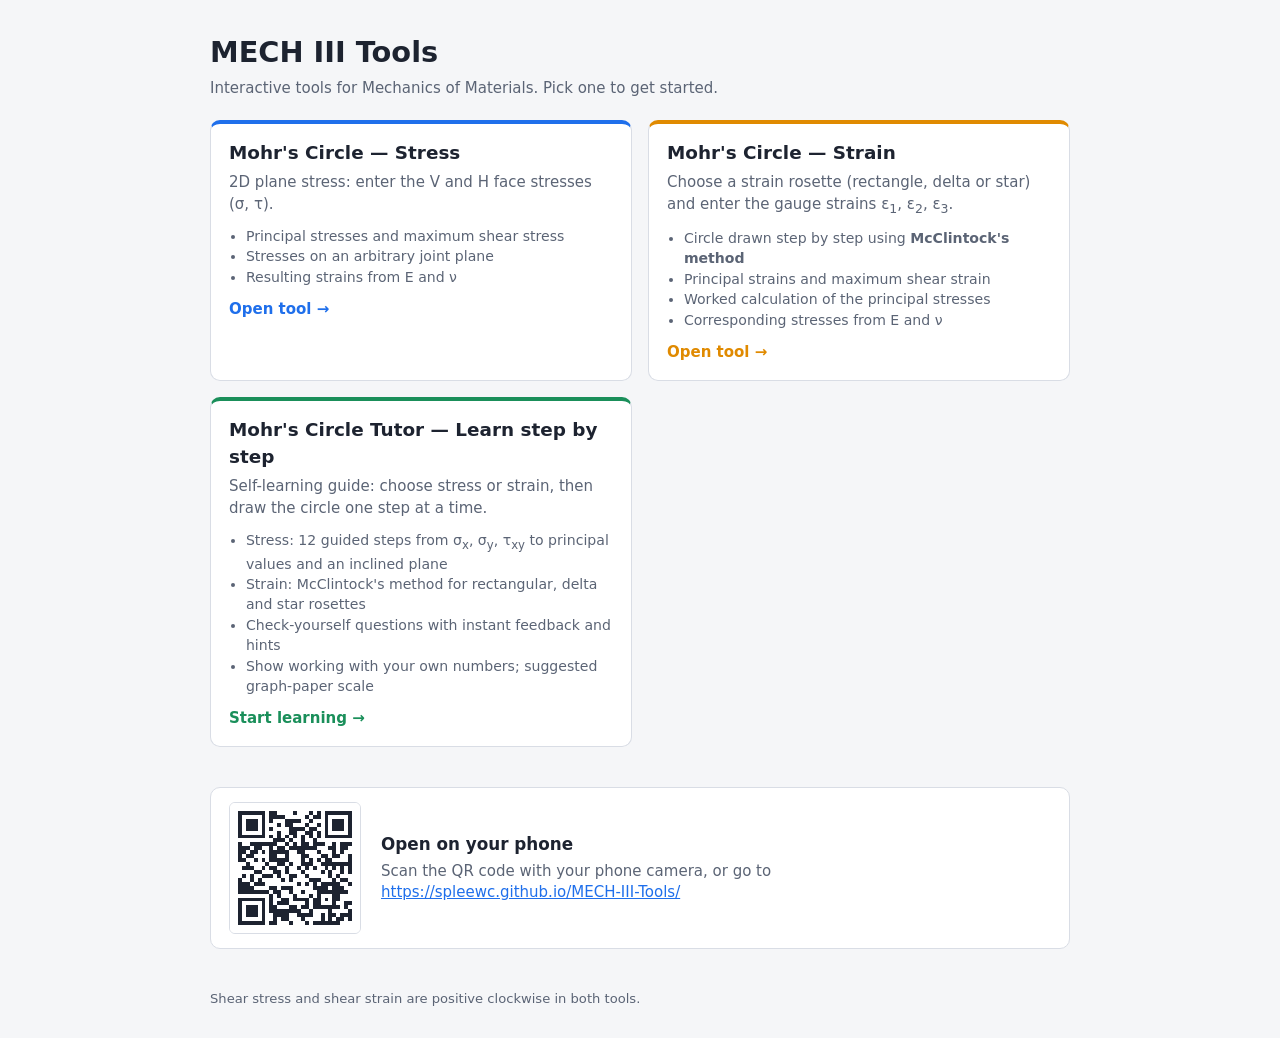
==== commit d24f00fd: "Tutor: teach strain with McClintock's method for rectangular, delta and star rosettes Co-Authored-By" ====
--- a/index.html
+++ b/index.html
@@ -62,7 +62,8 @@
       <h2>Mohr's Circle Tutor &mdash; Learn step by step</h2>
       <p>Self-learning guide: choose stress or strain, then draw the circle one step at a time.</p>
       <ul>
-        <li>12 guided steps, from the given data to the principal values and an inclined plane</li>
+        <li>Stress: 12 guided steps from &sigma;<sub>x</sub>, &sigma;<sub>y</sub>, &tau;<sub>xy</sub> to principal values and an inclined plane</li>
+        <li>Strain: McClintock's method for rectangular, delta and star rosettes</li>
         <li>Check-yourself questions with instant feedback and hints</li>
         <li>Show working with your own numbers; suggested graph-paper scale</li>
       </ul>
